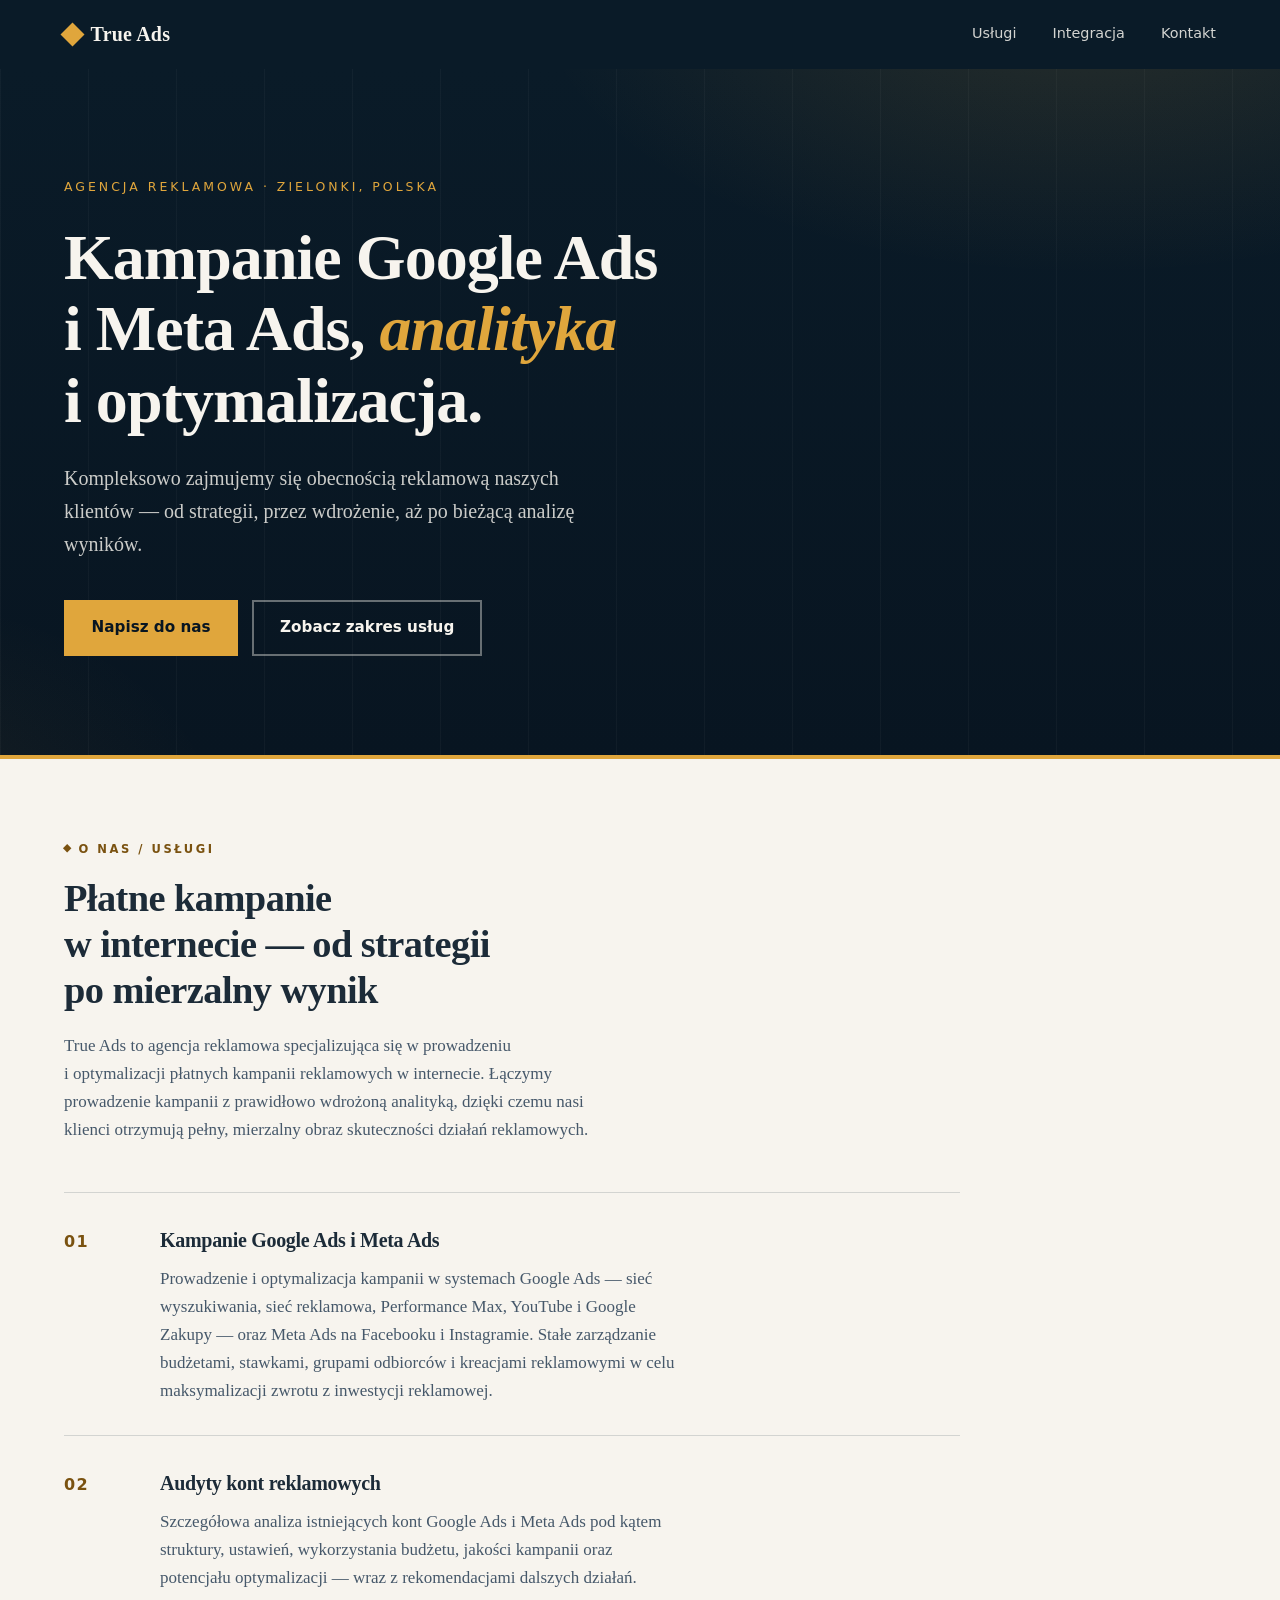
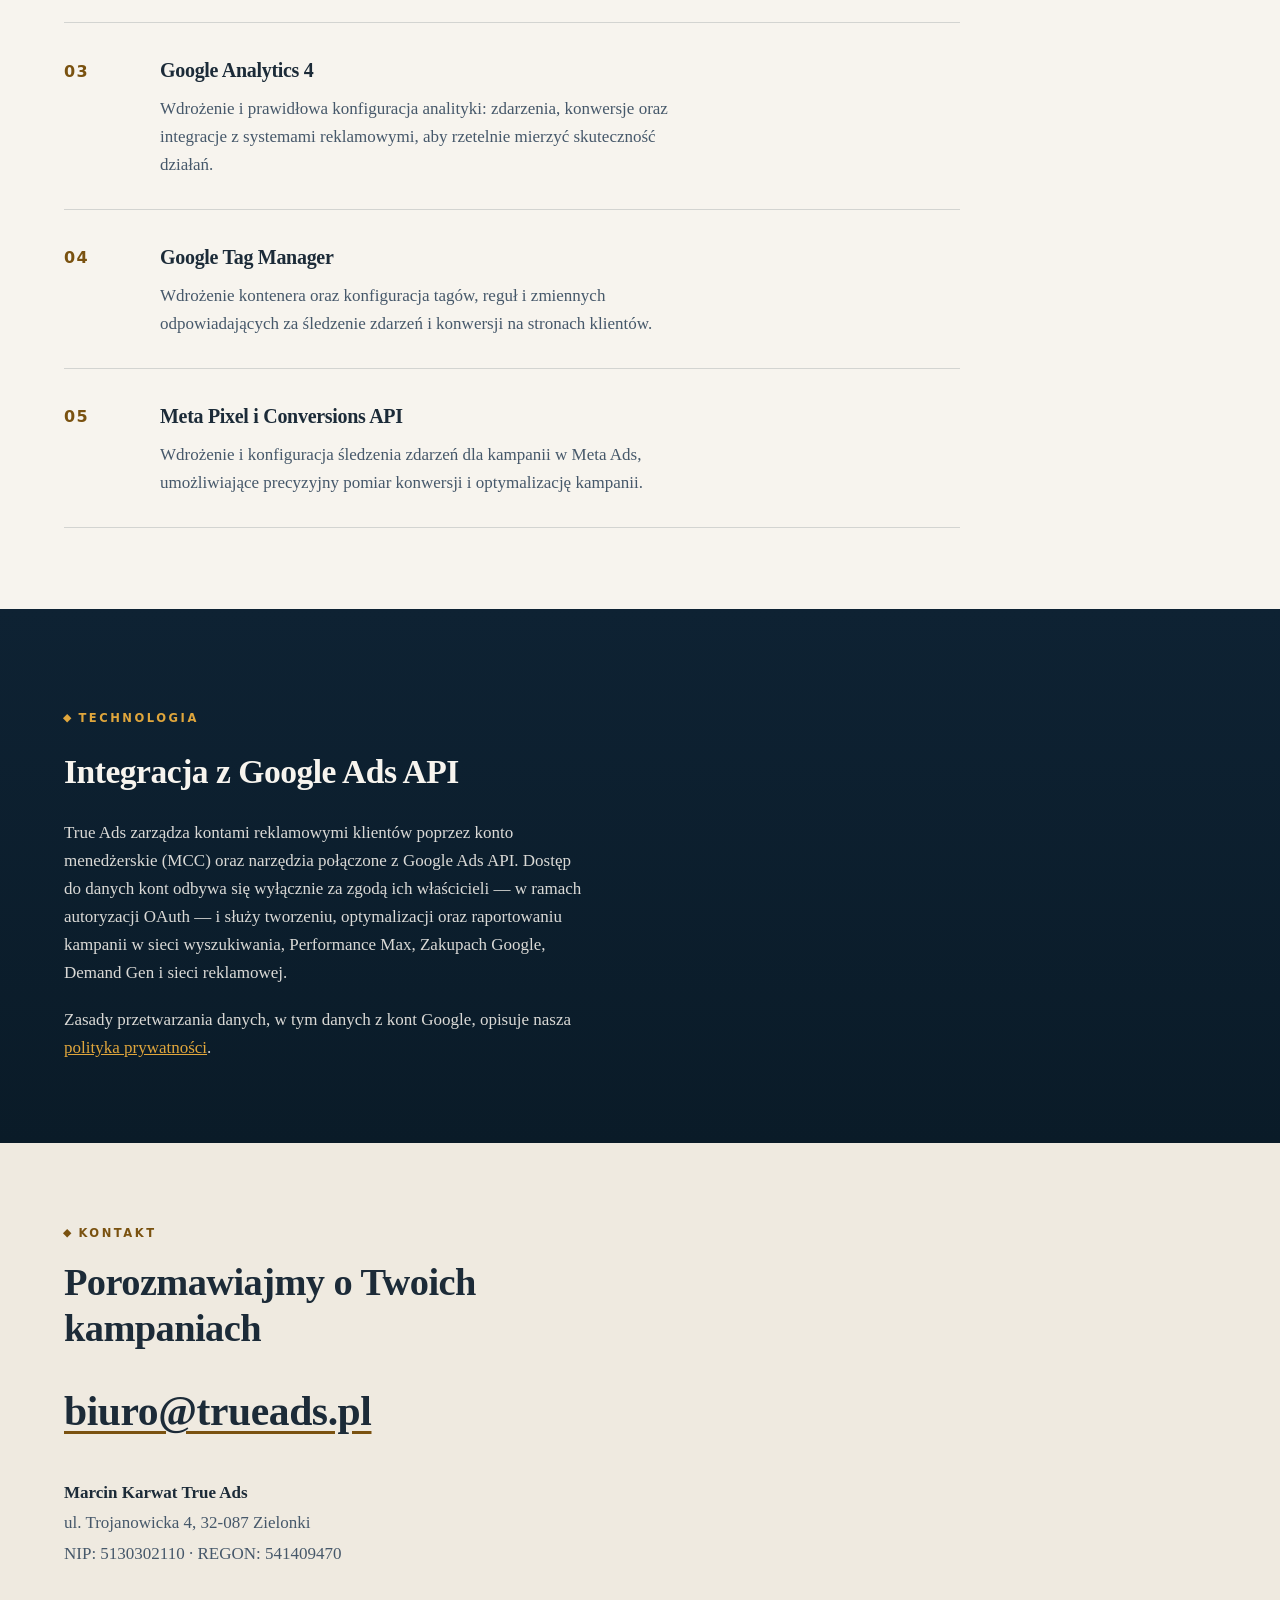
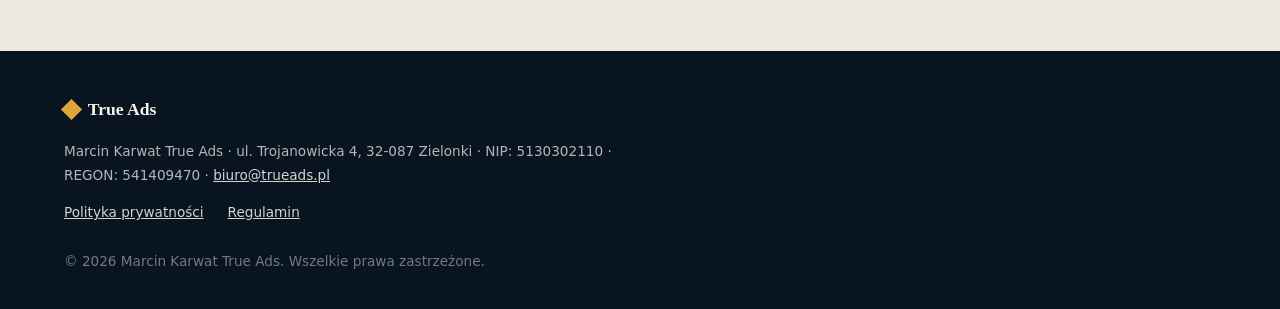
==== index.html @ be0e307a "feat: initial trueads.pl static site Co-Authored-By: Claude Fable 5 <noreply@anthropic.com> Claude-S" ====
<!DOCTYPE html>
<html lang="pl">
<head>
<meta charset="utf-8">
<meta name="viewport" content="width=device-width, initial-scale=1">
<title>True Ads — kampanie Google Ads i Meta Ads, analityka i optymalizacja</title>
<meta name="description" content="True Ads — agencja reklamowa z Zielonek. Prowadzenie i optymalizacja kampanii Google Ads i Meta Ads, audyty kont, konfiguracja GA4, Google Tag Managera oraz Meta Pixel i Conversions API.">
<link rel="canonical" href="https://trueads.pl/">
<link rel="icon" type="image/svg+xml" href="/favicon.svg">
<link rel="stylesheet" href="/style.css">
</head>
<body>
<a class="skip-link" href="#uslugi">Przejdź do treści</a>

<header class="site-head">
  <a class="wordmark" href="/" aria-label="True Ads — strona główna">
    <span class="wordmark-mark" aria-hidden="true"></span>
    <span class="wordmark-text">True&nbsp;Ads</span>
  </a>
  <nav class="site-nav" aria-label="Nawigacja">
    <a href="#uslugi">Usługi</a>
    <a href="#integracja">Integracja</a>
    <a href="#kontakt">Kontakt</a>
  </nav>
</header>

<main>
  <section class="hero">
    <p class="kicker reveal r1">Agencja reklamowa · Zielonki, Polska</p>
    <h1 class="reveal r2">Kampanie Google&nbsp;Ads i&nbsp;Meta&nbsp;Ads, <em>analityka</em> i&nbsp;optymalizacja.</h1>
    <p class="hero-lead reveal r3">Kompleksowo zajmujemy się obecnością reklamową naszych klientów — od&nbsp;strategii, przez wdrożenie, aż&nbsp;po bieżącą analizę wyników.</p>
    <div class="hero-actions reveal r4">
      <a class="btn" href="mailto:biuro@trueads.pl">Napisz do nas</a>
      <a class="btn btn-ghost" href="#uslugi">Zobacz zakres usług</a>
    </div>
  </section>

  <section class="services" id="uslugi">
    <div class="section-head">
      <p class="label">O nas / Usługi</p>
      <h2>Płatne kampanie w&nbsp;internecie — od&nbsp;strategii po&nbsp;mierzalny wynik</h2>
      <p class="section-lead">True Ads to agencja reklamowa specjalizująca się w&nbsp;prowadzeniu i&nbsp;optymalizacji płatnych kampanii reklamowych w&nbsp;internecie. Łączymy prowadzenie kampanii z&nbsp;prawidłowo wdrożoną analityką, dzięki czemu nasi klienci otrzymują pełny, mierzalny obraz skuteczności działań reklamowych.</p>
    </div>

    <ol class="service-list">
      <li>
        <h3>Kampanie Google&nbsp;Ads i&nbsp;Meta&nbsp;Ads</h3>
        <p>Prowadzenie i&nbsp;optymalizacja kampanii w&nbsp;systemach Google&nbsp;Ads — sieć wyszukiwania, sieć reklamowa, Performance&nbsp;Max, YouTube i&nbsp;Google Zakupy — oraz Meta&nbsp;Ads na Facebooku i&nbsp;Instagramie. Stałe zarządzanie budżetami, stawkami, grupami odbiorców i&nbsp;kreacjami reklamowymi w&nbsp;celu maksymalizacji zwrotu z&nbsp;inwestycji reklamowej.</p>
      </li>
      <li>
        <h3>Audyty kont reklamowych</h3>
        <p>Szczegółowa analiza istniejących kont Google&nbsp;Ads i&nbsp;Meta&nbsp;Ads pod kątem struktury, ustawień, wykorzystania budżetu, jakości kampanii oraz potencjału optymalizacji — wraz z&nbsp;rekomendacjami dalszych działań.</p>
      </li>
      <li>
        <h3>Google Analytics&nbsp;4</h3>
        <p>Wdrożenie i&nbsp;prawidłowa konfiguracja analityki: zdarzenia, konwersje oraz integracje z&nbsp;systemami reklamowymi, aby rzetelnie mierzyć skuteczność działań.</p>
      </li>
      <li>
        <h3>Google Tag Manager</h3>
        <p>Wdrożenie kontenera oraz konfiguracja tagów, reguł i&nbsp;zmiennych odpowiadających za śledzenie zdarzeń i&nbsp;konwersji na stronach klientów.</p>
      </li>
      <li>
        <h3>Meta Pixel i&nbsp;Conversions&nbsp;API</h3>
        <p>Wdrożenie i&nbsp;konfiguracja śledzenia zdarzeń dla kampanii w&nbsp;Meta&nbsp;Ads, umożliwiające precyzyjny pomiar konwersji i&nbsp;optymalizację kampanii.</p>
      </li>
    </ol>
  </section>

  <section class="integration" id="integracja">
    <p class="label label-dark">Technologia</p>
    <h2>Integracja z&nbsp;Google Ads&nbsp;API</h2>
    <p>True Ads zarządza kontami reklamowymi klientów poprzez konto menedżerskie (MCC) oraz narzędzia połączone z&nbsp;Google Ads&nbsp;API. Dostęp do danych kont odbywa się wyłącznie za zgodą ich właścicieli — w&nbsp;ramach autoryzacji OAuth — i&nbsp;służy tworzeniu, optymalizacji oraz raportowaniu kampanii w&nbsp;sieci wyszukiwania, Performance&nbsp;Max, Zakupach Google, Demand&nbsp;Gen i&nbsp;sieci reklamowej.</p>
    <p>Zasady przetwarzania danych, w&nbsp;tym danych z&nbsp;kont Google, opisuje nasza <a href="/polityka-prywatnosci">polityka prywatności</a>.</p>
  </section>

  <section class="contact" id="kontakt">
    <p class="label">Kontakt</p>
    <h2>Porozmawiajmy o&nbsp;Twoich kampaniach</h2>
    <a class="contact-mail" href="mailto:biuro@trueads.pl">biuro@trueads.pl</a>
    <address class="contact-data">
      <strong>Marcin Karwat True Ads</strong><br>
      ul. Trojanowicka 4, 32-087 Zielonki<br>
      NIP: 5130302110 · REGON: 541409470
    </address>
  </section>
</main>

<footer class="site-foot">
  <div class="foot-brand">
    <span class="wordmark-mark" aria-hidden="true"></span>
    <span>True&nbsp;Ads</span>
  </div>
  <p class="foot-data">Marcin Karwat True Ads · ul. Trojanowicka 4, 32-087 Zielonki · NIP: 5130302110 · REGON: 541409470 · <a href="mailto:biuro@trueads.pl">biuro@trueads.pl</a></p>
  <nav class="foot-nav" aria-label="Dokumenty prawne">
    <a href="/polityka-prywatnosci">Polityka prywatności</a>
    <a href="/regulamin">Regulamin</a>
  </nav>
  <p class="foot-copy">© 2026 Marcin Karwat True Ads. Wszelkie prawa zastrzeżone.</p>
</footer>
</body>
</html>
---- style.css ----
/* True Ads — trueads.pl
   Editorial-ledger minimal: granat / papier / bursztyn.
   Zero zewnętrznych zasobów (fonty systemowe) — wymóg R9. */

:root {
  --navy-950: #081521;
  --navy-900: #0A1B28;
  --navy-800: #0E2233;
  --ink: #1C2B38;
  --ink-soft: #46586A;
  --paper: #F7F4EE;
  --paper-deep: #EFEAE0;
  --accent: #E0A63C;      /* bursztyn — tylko na ciemnym tle (AA ~7.8:1) */
  --accent-ink: #7A5210;  /* brąz — akcent na papierze (AA ~6.2:1) */
  --line: rgba(28, 43, 56, 0.16);
  --line-dark: rgba(247, 244, 238, 0.18);
  --serif: Charter, Georgia, Cambria, "Times New Roman", serif;
  --sans: "Segoe UI", system-ui, -apple-system, sans-serif;
  --measure: 62ch;
  --pad-x: clamp(1.25rem, 5vw, 4rem);
}

* { box-sizing: border-box; margin: 0; padding: 0; }

html { scroll-behavior: smooth; }

body {
  font-family: var(--serif);
  font-size: 1.0625rem;
  line-height: 1.65;
  color: var(--ink);
  background: var(--paper);
  -webkit-font-smoothing: antialiased;
}

::selection { background: var(--accent); color: var(--navy-950); }

a { color: inherit; }
a:focus-visible,
.btn:focus-visible {
  outline: 3px solid var(--accent-ink);
  outline-offset: 3px;
}

.skip-link {
  position: absolute;
  left: -999px;
  top: 0;
  background: var(--accent);
  color: var(--navy-950);
  padding: 0.6rem 1rem;
  font-family: var(--sans);
  z-index: 10;
}
.skip-link:focus { left: 0; }

/* ---------- Etykiety i nagłówki ---------- */

.label {
  font-family: var(--sans);
  font-size: 0.72rem;
  font-weight: 600;
  letter-spacing: 0.22em;
  text-transform: uppercase;
  color: var(--accent-ink);
  margin-bottom: 1rem;
}
.label::before {
  content: "";
  display: inline-block;
  width: 0.55em;
  height: 0.55em;
  background: currentColor;
  margin-right: 0.7em;
  transform: translateY(-0.05em) rotate(45deg);
}
.label-dark { color: var(--accent); }

h1, h2, h3 { font-weight: 700; letter-spacing: -0.015em; }

/* ---------- Nagłówek strony ---------- */

.site-head {
  display: flex;
  align-items: center;
  justify-content: space-between;
  gap: 1rem;
  padding: 1.1rem var(--pad-x);
  background: var(--navy-900);
  color: var(--paper);
}

.wordmark {
  display: inline-flex;
  align-items: center;
  gap: 0.6rem;
  text-decoration: none;
  font-size: 1.25rem;
  font-weight: 700;
  letter-spacing: 0.01em;
}
.wordmark-mark {
  width: 0.85em;
  height: 0.85em;
  background: var(--accent);
  transform: rotate(45deg);
  flex: none;
}

.site-nav {
  display: flex;
  gap: clamp(1rem, 3vw, 2.25rem);
  font-family: var(--sans);
  font-size: 0.9rem;
}
.site-nav a {
  text-decoration: none;
  color: rgba(247, 244, 238, 0.85);
  padding: 0.25rem 0;
  border-bottom: 2px solid transparent;
}
.site-nav a:hover { color: var(--accent); border-bottom-color: var(--accent); }

/* ---------- Hero ---------- */

.hero {
  background:
    radial-gradient(58rem 30rem at 85% -12%, rgba(224, 166, 60, 0.14), transparent 60%),
    radial-gradient(40rem 26rem at -10% 110%, rgba(224, 166, 60, 0.07), transparent 55%),
    repeating-linear-gradient(90deg, rgba(247, 244, 238, 0.035) 0 1px, transparent 1px 5.5rem),
    linear-gradient(180deg, var(--navy-900), var(--navy-950));
  color: var(--paper);
  padding: clamp(4.5rem, 12vh, 8.5rem) var(--pad-x) clamp(4rem, 11vh, 7.5rem);
  border-bottom: 4px solid var(--accent);
}

.kicker {
  font-family: var(--sans);
  font-size: 0.78rem;
  letter-spacing: 0.24em;
  text-transform: uppercase;
  color: var(--accent);
  margin-bottom: 1.5rem;
}

.hero h1 {
  font-size: clamp(2.1rem, 5.4vw, 4rem);
  line-height: 1.12;
  max-width: 21ch;
}
.hero h1 em {
  font-style: italic;
  color: var(--accent);
}

.hero-lead {
  margin-top: 1.6rem;
  max-width: 52ch;
  font-size: clamp(1.05rem, 1.9vw, 1.25rem);
  color: rgba(247, 244, 238, 0.82);
}

.hero-actions {
  margin-top: 2.4rem;
  display: flex;
  flex-wrap: wrap;
  gap: 0.9rem;
}

.btn {
  display: inline-block;
  font-family: var(--sans);
  font-size: 0.95rem;
  font-weight: 600;
  text-decoration: none;
  padding: 0.85rem 1.6rem;
  background: var(--accent);
  color: var(--navy-950);
  border: 2px solid var(--accent);
  transition: transform 0.15s ease, background 0.15s ease, color 0.15s ease;
}
.btn:hover { transform: translateY(-2px); }
.btn-ghost {
  background: transparent;
  color: var(--paper);
  border-color: rgba(247, 244, 238, 0.4);
}
.btn-ghost:hover { border-color: var(--accent); color: var(--accent); }

/* Wejście hero — wyłącznie transform, nigdy opacity: treść musi być widoczna
   od pierwszej klatki (zrzuty botów/recenzentów łapią t=0) */
.reveal { animation: rise 0.55s cubic-bezier(0.2, 0.7, 0.2, 1) both; }
.r1 { animation-delay: 0.03s; }
.r2 { animation-delay: 0.09s; }
.r3 { animation-delay: 0.16s; }
.r4 { animation-delay: 0.24s; }
@keyframes rise {
  from { transform: translateY(1.1rem); }
  to   { transform: none; }
}
@media (prefers-reduced-motion: reduce) {
  html { scroll-behavior: auto; }
  .reveal { animation: none; }
  .btn:hover { transform: none; }
}

/* ---------- Usługi ---------- */

.services { padding: clamp(3.5rem, 9vh, 6.5rem) var(--pad-x); }

.section-head { max-width: var(--measure); }
.section-head h2,
.contact h2 {
  font-size: clamp(1.6rem, 3.4vw, 2.4rem);
  line-height: 1.2;
  max-width: 24ch;
}
.section-lead { margin-top: 1.2rem; color: var(--ink-soft); }

.service-list {
  list-style: none;
  counter-reset: srv;
  margin-top: 3rem;
  border-top: 1px solid var(--line);
  max-width: 56rem;
}
.service-list li {
  counter-increment: srv;
  display: grid;
  grid-template-columns: 4.5rem 1fr;
  gap: 0 1.5rem;
  padding: 1.9rem 0;
  border-bottom: 1px solid var(--line);
}
.service-list li::before {
  content: "0" counter(srv);
  grid-row: 1 / span 2;
  font-family: var(--sans);
  font-size: 1rem;
  font-weight: 700;
  letter-spacing: 0.08em;
  color: var(--accent-ink);
  padding-top: 0.3rem;
}
.service-list h3 { font-size: 1.25rem; }
.service-list p {
  grid-column: 2;
  margin-top: 0.5rem;
  color: var(--ink-soft);
  max-width: var(--measure);
}

/* ---------- Integracja ---------- */

.integration {
  background: linear-gradient(180deg, var(--navy-800), var(--navy-900));
  color: rgba(247, 244, 238, 0.88);
  padding: clamp(3.5rem, 9vh, 6rem) var(--pad-x);
}
.integration h2 {
  color: var(--paper);
  font-size: clamp(1.5rem, 3vw, 2.1rem);
  max-width: 24ch;
}
.integration p {
  margin-top: 1.2rem;
  max-width: var(--measure);
}
.integration a { color: var(--accent); }

/* ---------- Kontakt ---------- */

.contact {
  padding: clamp(3.5rem, 9vh, 6.5rem) var(--pad-x);
  background: var(--paper-deep);
}
.contact-mail {
  display: inline-block;
  margin-top: 1.6rem;
  font-size: clamp(1.4rem, 4.2vw, 2.6rem);
  font-weight: 700;
  letter-spacing: -0.01em;
  color: var(--ink);
  text-decoration-color: var(--accent-ink);
  text-decoration-thickness: 3px;
  text-underline-offset: 6px;
  overflow-wrap: anywhere;
}
.contact-mail:hover { color: var(--accent-ink); }
.contact-data {
  margin-top: 2rem;
  font-style: normal;
  color: var(--ink-soft);
  line-height: 1.8;
}
.contact-data strong { color: var(--ink); }

/* ---------- Stopka ---------- */

.site-foot {
  background: var(--navy-950);
  color: rgba(247, 244, 238, 0.72);
  padding: 2.75rem var(--pad-x) 2.25rem;
  font-family: var(--sans);
  font-size: 0.85rem;
  line-height: 1.7;
}
.foot-brand {
  display: inline-flex;
  align-items: center;
  gap: 0.55rem;
  font-family: var(--serif);
  font-size: 1.1rem;
  font-weight: 700;
  color: var(--paper);
}
.foot-data { margin-top: 1rem; max-width: 70ch; }
.site-foot a { color: rgba(247, 244, 238, 0.85); }
.site-foot a:hover { color: var(--accent); }
.foot-nav { margin-top: 0.9rem; display: flex; flex-wrap: wrap; gap: 1.5rem; }
.foot-copy { margin-top: 1.6rem; color: rgba(247, 244, 238, 0.45); }

/* ---------- Podstrony prawne / 404 ---------- */

.article {
  max-width: 46rem;
  padding: clamp(2.75rem, 7vh, 4.5rem) var(--pad-x) clamp(3.5rem, 9vh, 5.5rem);
  margin: 0 auto;
}
.article h1 {
  font-size: clamp(1.8rem, 4vw, 2.6rem);
  line-height: 1.15;
  margin-bottom: 0.5rem;
}
.article .doc-meta {
  font-family: var(--sans);
  font-size: 0.85rem;
  color: var(--ink-soft);
  margin-bottom: 2.25rem;
}
.article h2 {
  font-size: 1.3rem;
  margin: 2.4rem 0 0.8rem;
  padding-top: 1.6rem;
  border-top: 1px solid var(--line);
}
.article p, .article li { color: var(--ink); margin-bottom: 0.8rem; }
.article ul, .article ol { padding-left: 1.4rem; margin-bottom: 0.8rem; }
.article a { color: var(--accent-ink); }
.article .backlink {
  font-family: var(--sans);
  font-size: 0.9rem;
  display: inline-block;
  margin-top: 2.5rem;
}

.error-page {
  min-height: 55vh;
  display: grid;
  place-content: center;
  text-align: center;
  padding: 3rem var(--pad-x);
}
.error-page .code {
  font-size: clamp(4rem, 14vw, 8rem);
  font-weight: 700;
  color: var(--accent-ink);
  line-height: 1;
}

/* ---------- Responsywność / druk ---------- */

@media (max-width: 640px) {
  .site-head { flex-direction: column; align-items: flex-start; gap: 0.75rem; }
  .service-list li { grid-template-columns: 1fr; }
  .service-list li::before { grid-row: auto; padding-top: 0; margin-bottom: 0.35rem; }
  .service-list p { grid-column: 1; }
}

@media print {
  .site-head, .site-foot, .skip-link { display: none; }
  body { background: #fff; color: #000; }
  .article { max-width: none; padding: 0; }
  .article a { color: #000; text-decoration: none; }
}
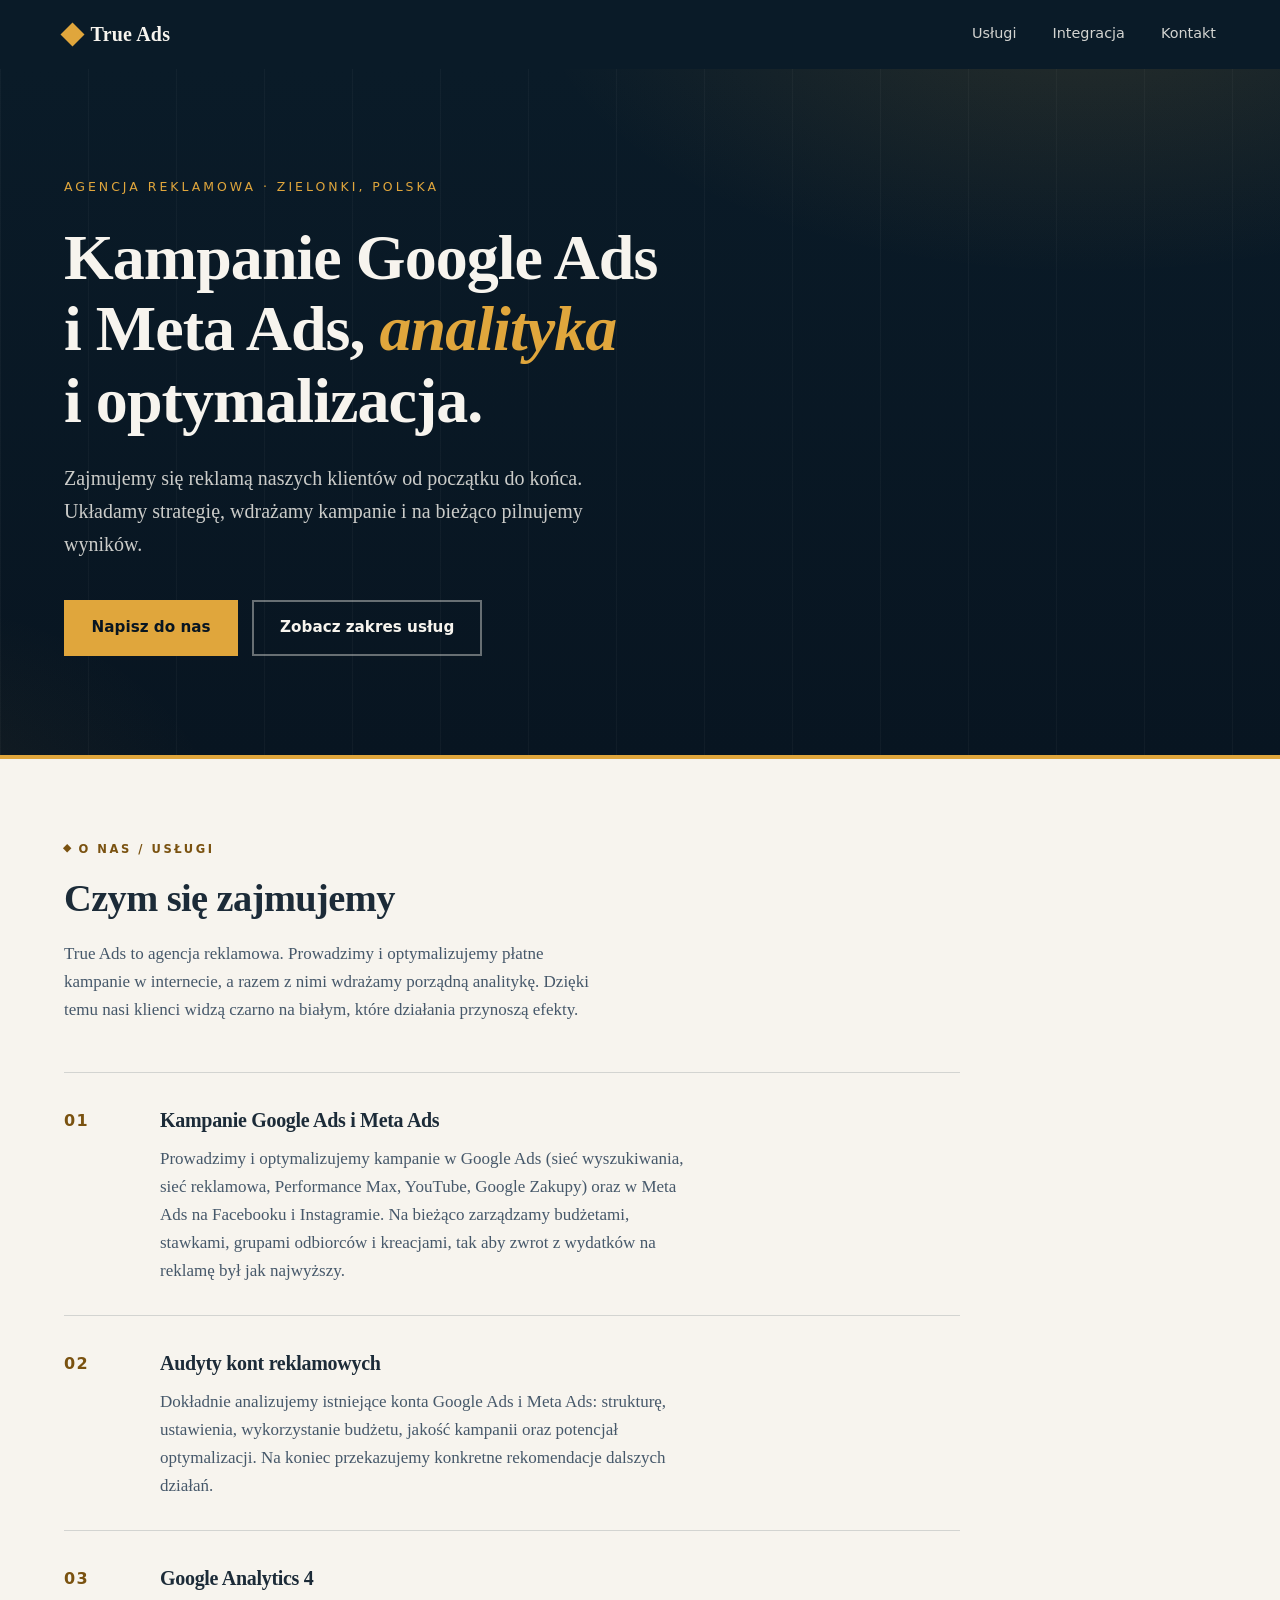
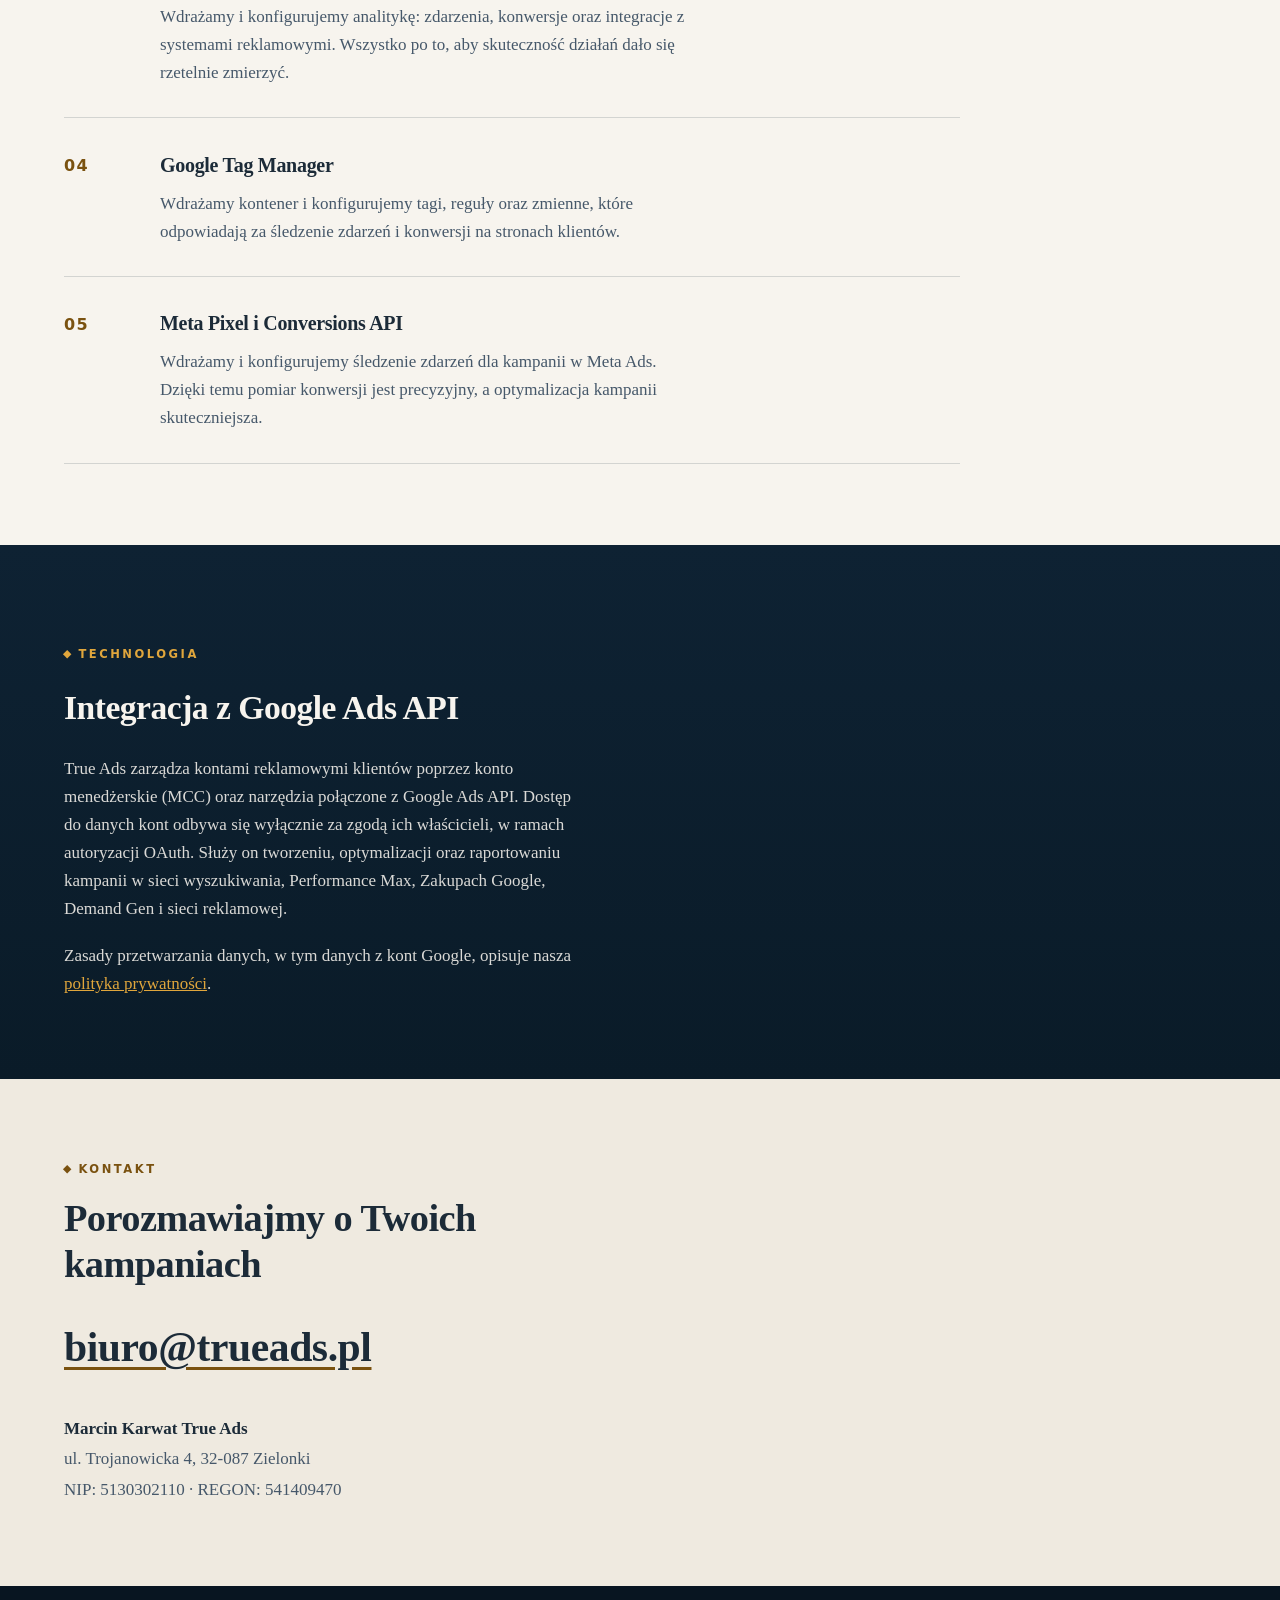
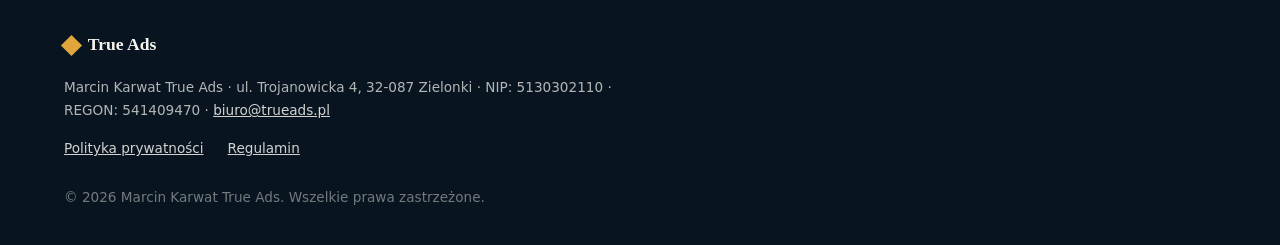
==== commit 6ef9c724: "copy: humanize texts, remove dashes" ====
--- a/index.html
+++ b/index.html
@@ -3,8 +3,8 @@
 <head>
 <meta charset="utf-8">
 <meta name="viewport" content="width=device-width, initial-scale=1">
-<title>True Ads — kampanie Google Ads i Meta Ads, analityka i optymalizacja</title>
-<meta name="description" content="True Ads — agencja reklamowa z Zielonek. Prowadzenie i optymalizacja kampanii Google Ads i Meta Ads, audyty kont, konfiguracja GA4, Google Tag Managera oraz Meta Pixel i Conversions API.">
+<title>True Ads | kampanie Google Ads i Meta Ads, analityka i optymalizacja</title>
+<meta name="description" content="True Ads to agencja reklamowa z Zielonek. Prowadzimy kampanie Google Ads i Meta Ads, robimy audyty kont reklamowych i konfigurujemy GA4, Google Tag Managera oraz Meta Pixel z Conversions API.">
 <link rel="canonical" href="https://trueads.pl/">
 <link rel="icon" type="image/svg+xml" href="/favicon.svg">
 <link rel="stylesheet" href="/style.css">
@@ -13,7 +13,7 @@
 <a class="skip-link" href="#uslugi">Przejdź do treści</a>
 
 <header class="site-head">
-  <a class="wordmark" href="/" aria-label="True Ads — strona główna">
+  <a class="wordmark" href="/" aria-label="True Ads, strona główna">
     <span class="wordmark-mark" aria-hidden="true"></span>
     <span class="wordmark-text">True&nbsp;Ads</span>
   </a>
@@ -28,7 +28,7 @@
   <section class="hero">
     <p class="kicker reveal r1">Agencja reklamowa · Zielonki, Polska</p>
     <h1 class="reveal r2">Kampanie Google&nbsp;Ads i&nbsp;Meta&nbsp;Ads, <em>analityka</em> i&nbsp;optymalizacja.</h1>
-    <p class="hero-lead reveal r3">Kompleksowo zajmujemy się obecnością reklamową naszych klientów — od&nbsp;strategii, przez wdrożenie, aż&nbsp;po bieżącą analizę wyników.</p>
+    <p class="hero-lead reveal r3">Zajmujemy się reklamą naszych klientów od początku do końca. Układamy strategię, wdrażamy kampanie i na bieżąco pilnujemy wyników.</p>
     <div class="hero-actions reveal r4">
       <a class="btn" href="mailto:biuro@trueads.pl">Napisz do nas</a>
       <a class="btn btn-ghost" href="#uslugi">Zobacz zakres usług</a>
@@ -38,30 +38,30 @@
   <section class="services" id="uslugi">
     <div class="section-head">
       <p class="label">O nas / Usługi</p>
-      <h2>Płatne kampanie w&nbsp;internecie — od&nbsp;strategii po&nbsp;mierzalny wynik</h2>
-      <p class="section-lead">True Ads to agencja reklamowa specjalizująca się w&nbsp;prowadzeniu i&nbsp;optymalizacji płatnych kampanii reklamowych w&nbsp;internecie. Łączymy prowadzenie kampanii z&nbsp;prawidłowo wdrożoną analityką, dzięki czemu nasi klienci otrzymują pełny, mierzalny obraz skuteczności działań reklamowych.</p>
+      <h2>Czym się zajmujemy</h2>
+      <p class="section-lead">True Ads to agencja reklamowa. Prowadzimy i optymalizujemy płatne kampanie w internecie, a razem z nimi wdrażamy porządną analitykę. Dzięki temu nasi klienci widzą czarno na białym, które działania przynoszą efekty.</p>
     </div>
 
     <ol class="service-list">
       <li>
         <h3>Kampanie Google&nbsp;Ads i&nbsp;Meta&nbsp;Ads</h3>
-        <p>Prowadzenie i&nbsp;optymalizacja kampanii w&nbsp;systemach Google&nbsp;Ads — sieć wyszukiwania, sieć reklamowa, Performance&nbsp;Max, YouTube i&nbsp;Google Zakupy — oraz Meta&nbsp;Ads na Facebooku i&nbsp;Instagramie. Stałe zarządzanie budżetami, stawkami, grupami odbiorców i&nbsp;kreacjami reklamowymi w&nbsp;celu maksymalizacji zwrotu z&nbsp;inwestycji reklamowej.</p>
+        <p>Prowadzimy i optymalizujemy kampanie w Google Ads (sieć wyszukiwania, sieć reklamowa, Performance Max, YouTube, Google Zakupy) oraz w Meta Ads na Facebooku i Instagramie. Na bieżąco zarządzamy budżetami, stawkami, grupami odbiorców i kreacjami, tak aby zwrot z wydatków na reklamę był jak najwyższy.</p>
       </li>
       <li>
         <h3>Audyty kont reklamowych</h3>
-        <p>Szczegółowa analiza istniejących kont Google&nbsp;Ads i&nbsp;Meta&nbsp;Ads pod kątem struktury, ustawień, wykorzystania budżetu, jakości kampanii oraz potencjału optymalizacji — wraz z&nbsp;rekomendacjami dalszych działań.</p>
+        <p>Dokładnie analizujemy istniejące konta Google Ads i Meta Ads: strukturę, ustawienia, wykorzystanie budżetu, jakość kampanii oraz potencjał optymalizacji. Na koniec przekazujemy konkretne rekomendacje dalszych działań.</p>
       </li>
       <li>
         <h3>Google Analytics&nbsp;4</h3>
-        <p>Wdrożenie i&nbsp;prawidłowa konfiguracja analityki: zdarzenia, konwersje oraz integracje z&nbsp;systemami reklamowymi, aby rzetelnie mierzyć skuteczność działań.</p>
+        <p>Wdrażamy i konfigurujemy analitykę: zdarzenia, konwersje oraz integracje z systemami reklamowymi. Wszystko po to, aby skuteczność działań dało się rzetelnie zmierzyć.</p>
       </li>
       <li>
         <h3>Google Tag Manager</h3>
-        <p>Wdrożenie kontenera oraz konfiguracja tagów, reguł i&nbsp;zmiennych odpowiadających za śledzenie zdarzeń i&nbsp;konwersji na stronach klientów.</p>
+        <p>Wdrażamy kontener i konfigurujemy tagi, reguły oraz zmienne, które odpowiadają za śledzenie zdarzeń i konwersji na stronach klientów.</p>
       </li>
       <li>
         <h3>Meta Pixel i&nbsp;Conversions&nbsp;API</h3>
-        <p>Wdrożenie i&nbsp;konfiguracja śledzenia zdarzeń dla kampanii w&nbsp;Meta&nbsp;Ads, umożliwiające precyzyjny pomiar konwersji i&nbsp;optymalizację kampanii.</p>
+        <p>Wdrażamy i konfigurujemy śledzenie zdarzeń dla kampanii w Meta Ads. Dzięki temu pomiar konwersji jest precyzyjny, a optymalizacja kampanii skuteczniejsza.</p>
       </li>
     </ol>
   </section>
@@ -69,7 +69,7 @@
   <section class="integration" id="integracja">
     <p class="label label-dark">Technologia</p>
     <h2>Integracja z&nbsp;Google Ads&nbsp;API</h2>
-    <p>True Ads zarządza kontami reklamowymi klientów poprzez konto menedżerskie (MCC) oraz narzędzia połączone z&nbsp;Google Ads&nbsp;API. Dostęp do danych kont odbywa się wyłącznie za zgodą ich właścicieli — w&nbsp;ramach autoryzacji OAuth — i&nbsp;służy tworzeniu, optymalizacji oraz raportowaniu kampanii w&nbsp;sieci wyszukiwania, Performance&nbsp;Max, Zakupach Google, Demand&nbsp;Gen i&nbsp;sieci reklamowej.</p>
+    <p>True Ads zarządza kontami reklamowymi klientów poprzez konto menedżerskie (MCC) oraz narzędzia połączone z Google Ads API. Dostęp do danych kont odbywa się wyłącznie za zgodą ich właścicieli, w ramach autoryzacji OAuth. Służy on tworzeniu, optymalizacji oraz raportowaniu kampanii w sieci wyszukiwania, Performance Max, Zakupach Google, Demand Gen i sieci reklamowej.</p>
     <p>Zasady przetwarzania danych, w&nbsp;tym danych z&nbsp;kont Google, opisuje nasza <a href="/polityka-prywatnosci">polityka prywatności</a>.</p>
   </section>
 
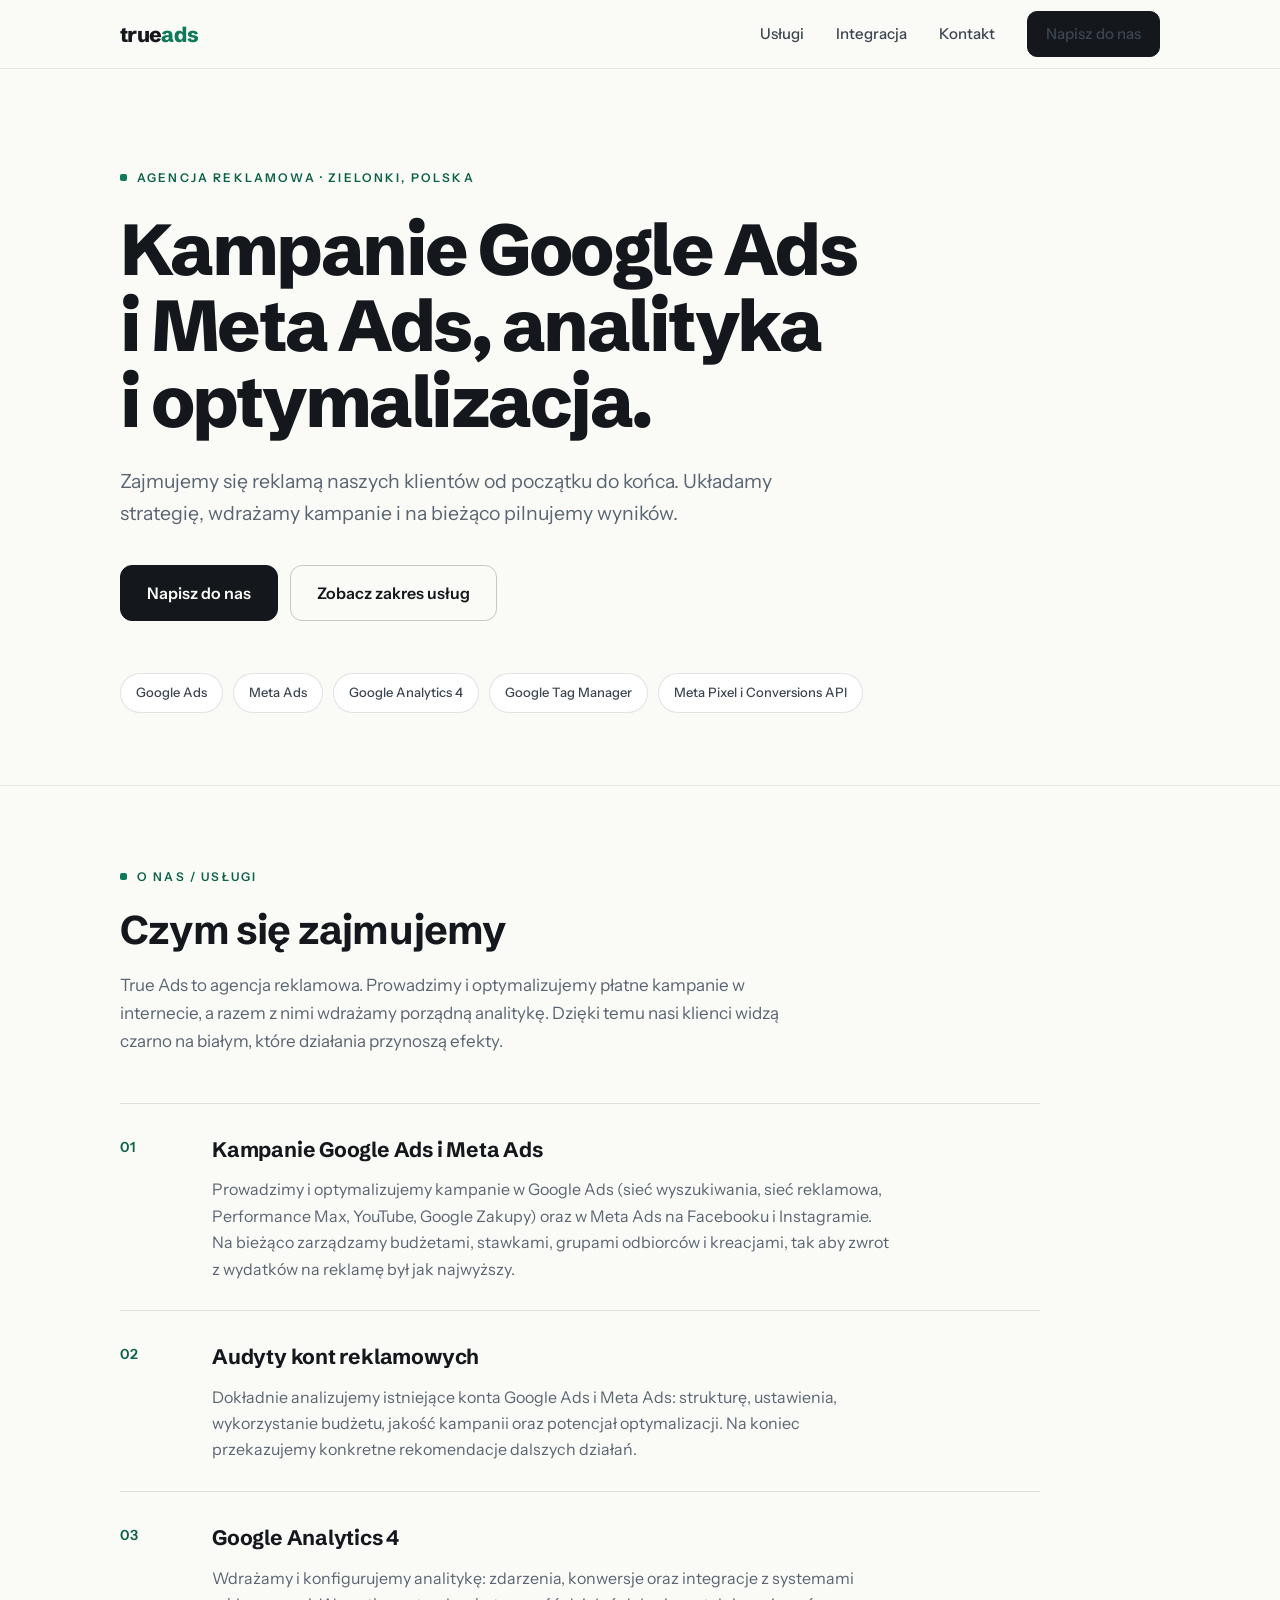
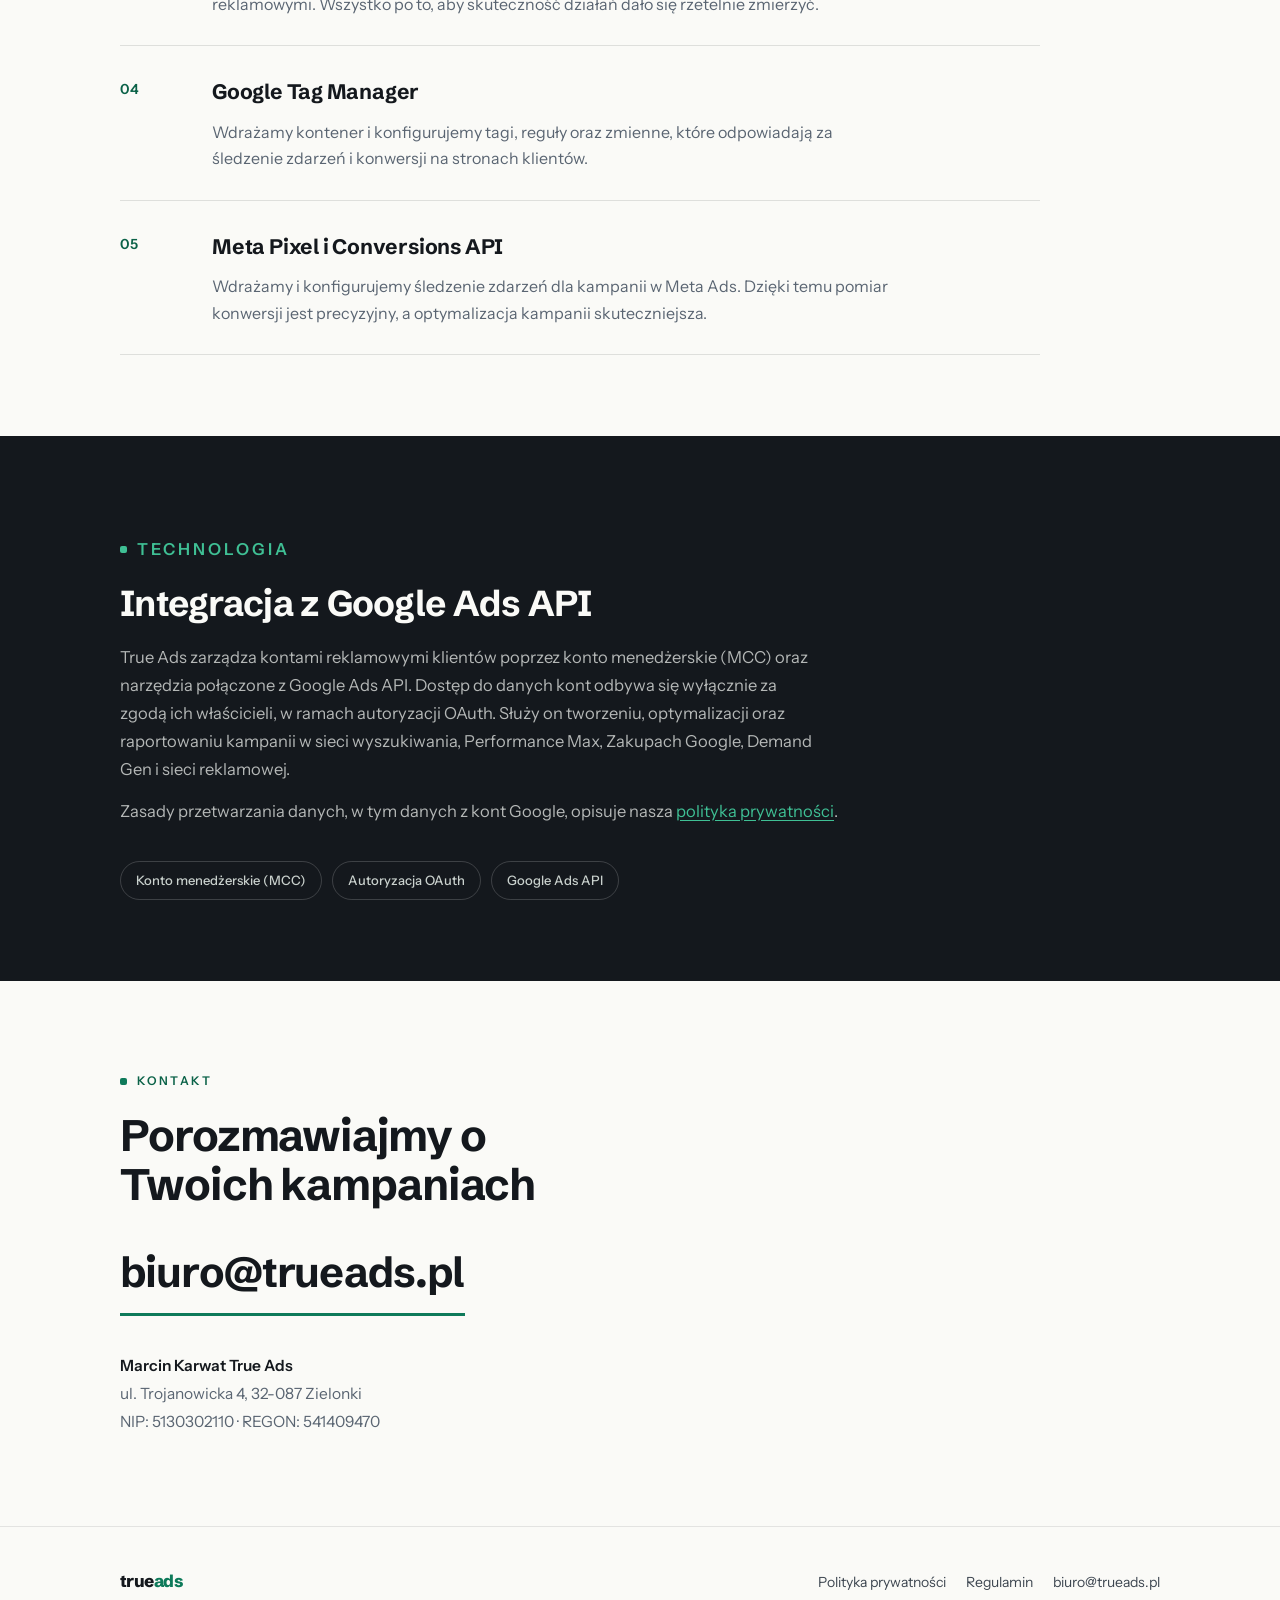
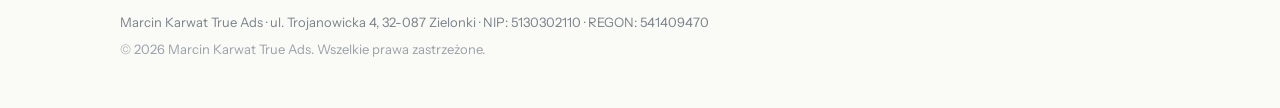
==== commit e489264a: "feat: TrueAds redesign (self-hosted fonts, green palette)" ====
--- a/index.html
+++ b/index.html
@@ -7,95 +7,116 @@
 <meta name="description" content="True Ads to agencja reklamowa z Zielonek. Prowadzimy kampanie Google Ads i Meta Ads, robimy audyty kont reklamowych i konfigurujemy GA4, Google Tag Managera oraz Meta Pixel z Conversions API.">
 <link rel="canonical" href="https://trueads.pl/">
 <link rel="icon" type="image/svg+xml" href="/favicon.svg">
+<link rel="stylesheet" href="/fonts.css">
 <link rel="stylesheet" href="/style.css">
 </head>
 <body>
 <a class="skip-link" href="#uslugi">Przejdź do treści</a>
 
 <header class="site-head">
-  <a class="wordmark" href="/" aria-label="True Ads, strona główna">
-    <span class="wordmark-mark" aria-hidden="true"></span>
-    <span class="wordmark-text">True&nbsp;Ads</span>
-  </a>
-  <nav class="site-nav" aria-label="Nawigacja">
-    <a href="#uslugi">Usługi</a>
-    <a href="#integracja">Integracja</a>
-    <a href="#kontakt">Kontakt</a>
-  </nav>
+  <div class="container">
+    <a class="logo" href="/" aria-label="True Ads, strona główna"><span>true</span><span class="logo-accent">ads</span></a>
+    <nav class="site-nav" aria-label="Nawigacja">
+      <a href="#uslugi">Usługi</a>
+      <a href="#integracja">Integracja</a>
+      <a href="#kontakt">Kontakt</a>
+      <a class="btn btn-small" href="mailto:biuro@trueads.pl">Napisz do nas</a>
+    </nav>
+  </div>
 </header>
 
 <main>
   <section class="hero">
-    <p class="kicker reveal r1">Agencja reklamowa · Zielonki, Polska</p>
-    <h1 class="reveal r2">Kampanie Google&nbsp;Ads i&nbsp;Meta&nbsp;Ads, <em>analityka</em> i&nbsp;optymalizacja.</h1>
-    <p class="hero-lead reveal r3">Zajmujemy się reklamą naszych klientów od początku do końca. Układamy strategię, wdrażamy kampanie i na bieżąco pilnujemy wyników.</p>
-    <div class="hero-actions reveal r4">
-      <a class="btn" href="mailto:biuro@trueads.pl">Napisz do nas</a>
-      <a class="btn btn-ghost" href="#uslugi">Zobacz zakres usług</a>
+    <div class="container">
+      <p class="kicker">Agencja reklamowa · Zielonki, Polska</p>
+      <h1>Kampanie Google Ads i Meta Ads, analityka i optymalizacja.</h1>
+      <p class="hero-lead">Zajmujemy się reklamą naszych klientów od początku do końca. Układamy strategię, wdrażamy kampanie i na bieżąco pilnujemy wyników.</p>
+      <div class="hero-actions">
+        <a class="btn" href="mailto:biuro@trueads.pl">Napisz do nas</a>
+        <a class="btn btn-outline" href="#uslugi">Zobacz zakres usług</a>
+      </div>
+      <div class="chip-row">
+        <span class="chip">Google Ads</span>
+        <span class="chip">Meta Ads</span>
+        <span class="chip">Google Analytics 4</span>
+        <span class="chip">Google Tag Manager</span>
+        <span class="chip">Meta Pixel i Conversions API</span>
+      </div>
     </div>
   </section>
 
   <section class="services" id="uslugi">
-    <div class="section-head">
-      <p class="label">O nas / Usługi</p>
+    <div class="container">
+      <p class="kicker">O nas / Usługi</p>
       <h2>Czym się zajmujemy</h2>
       <p class="section-lead">True Ads to agencja reklamowa. Prowadzimy i optymalizujemy płatne kampanie w internecie, a razem z nimi wdrażamy porządną analitykę. Dzięki temu nasi klienci widzą czarno na białym, które działania przynoszą efekty.</p>
+
+      <ol class="service-list">
+        <li>
+          <h3>Kampanie Google Ads i Meta Ads</h3>
+          <p>Prowadzimy i optymalizujemy kampanie w Google Ads (sieć wyszukiwania, sieć reklamowa, Performance Max, YouTube, Google Zakupy) oraz w Meta Ads na Facebooku i Instagramie. Na bieżąco zarządzamy budżetami, stawkami, grupami odbiorców i kreacjami, tak aby zwrot z wydatków na reklamę był jak najwyższy.</p>
+        </li>
+        <li>
+          <h3>Audyty kont reklamowych</h3>
+          <p>Dokładnie analizujemy istniejące konta Google Ads i Meta Ads: strukturę, ustawienia, wykorzystanie budżetu, jakość kampanii oraz potencjał optymalizacji. Na koniec przekazujemy konkretne rekomendacje dalszych działań.</p>
+        </li>
+        <li>
+          <h3>Google Analytics 4</h3>
+          <p>Wdrażamy i konfigurujemy analitykę: zdarzenia, konwersje oraz integracje z systemami reklamowymi. Wszystko po to, aby skuteczność działań dało się rzetelnie zmierzyć.</p>
+        </li>
+        <li>
+          <h3>Google Tag Manager</h3>
+          <p>Wdrażamy kontener i konfigurujemy tagi, reguły oraz zmienne, które odpowiadają za śledzenie zdarzeń i konwersji na stronach klientów.</p>
+        </li>
+        <li>
+          <h3>Meta Pixel i Conversions API</h3>
+          <p>Wdrażamy i konfigurujemy śledzenie zdarzeń dla kampanii w Meta Ads. Dzięki temu pomiar konwersji jest precyzyjny, a optymalizacja kampanii skuteczniejsza.</p>
+        </li>
+      </ol>
     </div>
-
-    <ol class="service-list">
-      <li>
-        <h3>Kampanie Google&nbsp;Ads i&nbsp;Meta&nbsp;Ads</h3>
-        <p>Prowadzimy i optymalizujemy kampanie w Google Ads (sieć wyszukiwania, sieć reklamowa, Performance Max, YouTube, Google Zakupy) oraz w Meta Ads na Facebooku i Instagramie. Na bieżąco zarządzamy budżetami, stawkami, grupami odbiorców i kreacjami, tak aby zwrot z wydatków na reklamę był jak najwyższy.</p>
-      </li>
-      <li>
-        <h3>Audyty kont reklamowych</h3>
-        <p>Dokładnie analizujemy istniejące konta Google Ads i Meta Ads: strukturę, ustawienia, wykorzystanie budżetu, jakość kampanii oraz potencjał optymalizacji. Na koniec przekazujemy konkretne rekomendacje dalszych działań.</p>
-      </li>
-      <li>
-        <h3>Google Analytics&nbsp;4</h3>
-        <p>Wdrażamy i konfigurujemy analitykę: zdarzenia, konwersje oraz integracje z systemami reklamowymi. Wszystko po to, aby skuteczność działań dało się rzetelnie zmierzyć.</p>
-      </li>
-      <li>
-        <h3>Google Tag Manager</h3>
-        <p>Wdrażamy kontener i konfigurujemy tagi, reguły oraz zmienne, które odpowiadają za śledzenie zdarzeń i konwersji na stronach klientów.</p>
-      </li>
-      <li>
-        <h3>Meta Pixel i&nbsp;Conversions&nbsp;API</h3>
-        <p>Wdrażamy i konfigurujemy śledzenie zdarzeń dla kampanii w Meta Ads. Dzięki temu pomiar konwersji jest precyzyjny, a optymalizacja kampanii skuteczniejsza.</p>
-      </li>
-    </ol>
   </section>
 
   <section class="integration" id="integracja">
-    <p class="label label-dark">Technologia</p>
-    <h2>Integracja z&nbsp;Google Ads&nbsp;API</h2>
-    <p>True Ads zarządza kontami reklamowymi klientów poprzez konto menedżerskie (MCC) oraz narzędzia połączone z Google Ads API. Dostęp do danych kont odbywa się wyłącznie za zgodą ich właścicieli, w ramach autoryzacji OAuth. Służy on tworzeniu, optymalizacji oraz raportowaniu kampanii w sieci wyszukiwania, Performance Max, Zakupach Google, Demand Gen i sieci reklamowej.</p>
-    <p>Zasady przetwarzania danych, w&nbsp;tym danych z&nbsp;kont Google, opisuje nasza <a href="/polityka-prywatnosci">polityka prywatności</a>.</p>
+    <div class="container">
+      <p class="kicker kicker-dark">Technologia</p>
+      <h2>Integracja z Google Ads API</h2>
+      <p>True Ads zarządza kontami reklamowymi klientów poprzez konto menedżerskie (MCC) oraz narzędzia połączone z Google Ads API. Dostęp do danych kont odbywa się wyłącznie za zgodą ich właścicieli, w ramach autoryzacji OAuth. Służy on tworzeniu, optymalizacji oraz raportowaniu kampanii w sieci wyszukiwania, Performance Max, Zakupach Google, Demand Gen i sieci reklamowej.</p>
+      <p>Zasady przetwarzania danych, w tym danych z kont Google, opisuje nasza <a href="/polityka-prywatnosci">polityka prywatności</a>.</p>
+      <div class="chip-row">
+        <span class="chip chip-dark">Konto menedżerskie (MCC)</span>
+        <span class="chip chip-dark">Autoryzacja OAuth</span>
+        <span class="chip chip-dark">Google Ads API</span>
+      </div>
+    </div>
   </section>
 
   <section class="contact" id="kontakt">
-    <p class="label">Kontakt</p>
-    <h2>Porozmawiajmy o&nbsp;Twoich kampaniach</h2>
-    <a class="contact-mail" href="mailto:biuro@trueads.pl">biuro@trueads.pl</a>
-    <address class="contact-data">
-      <strong>Marcin Karwat True Ads</strong><br>
-      ul. Trojanowicka 4, 32-087 Zielonki<br>
-      NIP: 5130302110 · REGON: 541409470
-    </address>
+    <div class="container">
+      <p class="kicker">Kontakt</p>
+      <h2>Porozmawiajmy o Twoich kampaniach</h2>
+      <a class="contact-mail" href="mailto:biuro@trueads.pl">biuro@trueads.pl</a>
+      <address class="contact-data">
+        <strong>Marcin Karwat True Ads</strong><br>
+        ul. Trojanowicka 4, 32-087 Zielonki<br>
+        NIP: 5130302110 · REGON: 541409470
+      </address>
+    </div>
   </section>
 </main>
 
 <footer class="site-foot">
-  <div class="foot-brand">
-    <span class="wordmark-mark" aria-hidden="true"></span>
-    <span>True&nbsp;Ads</span>
+  <div class="container">
+    <div class="foot-top">
+      <span class="logo logo-small"><span>true</span><span class="logo-accent">ads</span></span>
+      <nav class="foot-nav" aria-label="Dokumenty prawne">
+        <a href="/polityka-prywatnosci">Polityka prywatności</a>
+        <a href="/regulamin">Regulamin</a>
+        <a href="mailto:biuro@trueads.pl">biuro@trueads.pl</a>
+      </nav>
+    </div>
+    <p class="foot-data">Marcin Karwat True Ads · ul. Trojanowicka 4, 32-087 Zielonki · NIP: 5130302110 · REGON: 541409470</p>
+    <p class="foot-copy">© 2026 Marcin Karwat True Ads. Wszelkie prawa zastrzeżone.</p>
   </div>
-  <p class="foot-data">Marcin Karwat True Ads · ul. Trojanowicka 4, 32-087 Zielonki · NIP: 5130302110 · REGON: 541409470 · <a href="mailto:biuro@trueads.pl">biuro@trueads.pl</a></p>
-  <nav class="foot-nav" aria-label="Dokumenty prawne">
-    <a href="/polityka-prywatnosci">Polityka prywatności</a>
-    <a href="/regulamin">Regulamin</a>
-  </nav>
-  <p class="foot-copy">© 2026 Marcin Karwat True Ads. Wszelkie prawa zastrzeżone.</p>
 </footer>
 </body>
 </html>
--- a/fonts.css
+++ b/fonts.css
@@ -0,0 +1,96 @@
+/* latin-ext */
+@font-face {
+  font-family: 'Instrument Sans';
+  font-style: normal;
+  font-weight: 400;
+  font-stretch: 100%;
+  font-display: swap;
+  src: url(/fonts/instrumentsans-400-latin-ext.woff2) format('woff2');
+  unicode-range: U+0100-02BA, U+02BD-02C5, U+02C7-02CC, U+02CE-02D7, U+02DD-02FF, U+0304, U+0308, U+0329, U+1D00-1DBF, U+1E00-1E9F, U+1EF2-1EFF, U+2020, U+20A0-20AB, U+20AD-20C0, U+2113, U+2C60-2C7F, U+A720-A7FF;
+}
+/* latin */
+@font-face {
+  font-family: 'Instrument Sans';
+  font-style: normal;
+  font-weight: 400;
+  font-stretch: 100%;
+  font-display: swap;
+  src: url(/fonts/instrumentsans-400-latin.woff2) format('woff2');
+  unicode-range: U+0000-00FF, U+0131, U+0152-0153, U+02BB-02BC, U+02C6, U+02DA, U+02DC, U+0304, U+0308, U+0329, U+2000-206F, U+20AC, U+2122, U+2191, U+2193, U+2212, U+2215, U+FEFF, U+FFFD;
+}
+/* latin-ext */
+@font-face {
+  font-family: 'Instrument Sans';
+  font-style: normal;
+  font-weight: 500;
+  font-stretch: 100%;
+  font-display: swap;
+  src: url(/fonts/instrumentsans-500-latin-ext.woff2) format('woff2');
+  unicode-range: U+0100-02BA, U+02BD-02C5, U+02C7-02CC, U+02CE-02D7, U+02DD-02FF, U+0304, U+0308, U+0329, U+1D00-1DBF, U+1E00-1E9F, U+1EF2-1EFF, U+2020, U+20A0-20AB, U+20AD-20C0, U+2113, U+2C60-2C7F, U+A720-A7FF;
+}
+/* latin */
+@font-face {
+  font-family: 'Instrument Sans';
+  font-style: normal;
+  font-weight: 500;
+  font-stretch: 100%;
+  font-display: swap;
+  src: url(/fonts/instrumentsans-500-latin.woff2) format('woff2');
+  unicode-range: U+0000-00FF, U+0131, U+0152-0153, U+02BB-02BC, U+02C6, U+02DA, U+02DC, U+0304, U+0308, U+0329, U+2000-206F, U+20AC, U+2122, U+2191, U+2193, U+2212, U+2215, U+FEFF, U+FFFD;
+}
+/* latin-ext */
+@font-face {
+  font-family: 'Instrument Sans';
+  font-style: normal;
+  font-weight: 600;
+  font-stretch: 100%;
+  font-display: swap;
+  src: url(/fonts/instrumentsans-600-latin-ext.woff2) format('woff2');
+  unicode-range: U+0100-02BA, U+02BD-02C5, U+02C7-02CC, U+02CE-02D7, U+02DD-02FF, U+0304, U+0308, U+0329, U+1D00-1DBF, U+1E00-1E9F, U+1EF2-1EFF, U+2020, U+20A0-20AB, U+20AD-20C0, U+2113, U+2C60-2C7F, U+A720-A7FF;
+}
+/* latin */
+@font-face {
+  font-family: 'Instrument Sans';
+  font-style: normal;
+  font-weight: 600;
+  font-stretch: 100%;
+  font-display: swap;
+  src: url(/fonts/instrumentsans-600-latin.woff2) format('woff2');
+  unicode-range: U+0000-00FF, U+0131, U+0152-0153, U+02BB-02BC, U+02C6, U+02DA, U+02DC, U+0304, U+0308, U+0329, U+2000-206F, U+20AC, U+2122, U+2191, U+2193, U+2212, U+2215, U+FEFF, U+FFFD;
+}
+/* latin-ext */
+@font-face {
+  font-family: 'Schibsted Grotesk';
+  font-style: normal;
+  font-weight: 700;
+  font-display: swap;
+  src: url(/fonts/schibstedgrotesk-700-latin-ext.woff2) format('woff2');
+  unicode-range: U+0100-02BA, U+02BD-02C5, U+02C7-02CC, U+02CE-02D7, U+02DD-02FF, U+0304, U+0308, U+0329, U+1D00-1DBF, U+1E00-1E9F, U+1EF2-1EFF, U+2020, U+20A0-20AB, U+20AD-20C0, U+2113, U+2C60-2C7F, U+A720-A7FF;
+}
+/* latin */
+@font-face {
+  font-family: 'Schibsted Grotesk';
+  font-style: normal;
+  font-weight: 700;
+  font-display: swap;
+  src: url(/fonts/schibstedgrotesk-700-latin.woff2) format('woff2');
+  unicode-range: U+0000-00FF, U+0131, U+0152-0153, U+02BB-02BC, U+02C6, U+02DA, U+02DC, U+0304, U+0308, U+0329, U+2000-206F, U+20AC, U+2122, U+2191, U+2193, U+2212, U+2215, U+FEFF, U+FFFD;
+}
+/* latin-ext */
+@font-face {
+  font-family: 'Schibsted Grotesk';
+  font-style: normal;
+  font-weight: 800;
+  font-display: swap;
+  src: url(/fonts/schibstedgrotesk-800-latin-ext.woff2) format('woff2');
+  unicode-range: U+0100-02BA, U+02BD-02C5, U+02C7-02CC, U+02CE-02D7, U+02DD-02FF, U+0304, U+0308, U+0329, U+1D00-1DBF, U+1E00-1E9F, U+1EF2-1EFF, U+2020, U+20A0-20AB, U+20AD-20C0, U+2113, U+2C60-2C7F, U+A720-A7FF;
+}
+/* latin */
+@font-face {
+  font-family: 'Schibsted Grotesk';
+  font-style: normal;
+  font-weight: 800;
+  font-display: swap;
+  src: url(/fonts/schibstedgrotesk-800-latin.woff2) format('woff2');
+  unicode-range: U+0000-00FF, U+0131, U+0152-0153, U+02BB-02BC, U+02C6, U+02DA, U+02DC, U+0304, U+0308, U+0329, U+2000-206F, U+20AC, U+2122, U+2191, U+2193, U+2212, U+2215, U+FEFF, U+FFFD;
+}
--- a/style.css
+++ b/style.css
@@ -1,379 +1,467 @@
 /* True Ads — trueads.pl
-   Editorial-ledger minimal: granat / papier / bursztyn.
-   Zero zewnętrznych zasobów (fonty systemowe) — wymóg R9. */
+   Design wg claude.ai/design "TrueAds Redesign" (wariant logo: dwutonowe, chipy w hero).
+   Fonty self-hostowane (site/fonts.css) — zero zapytań do zewnętrznych domen. */
 
 :root {
-  --navy-950: #081521;
-  --navy-900: #0A1B28;
-  --navy-800: #0E2233;
-  --ink: #1C2B38;
-  --ink-soft: #46586A;
-  --paper: #F7F4EE;
-  --paper-deep: #EFEAE0;
-  --accent: #E0A63C;      /* bursztyn — tylko na ciemnym tle (AA ~7.8:1) */
-  --accent-ink: #7A5210;  /* brąz — akcent na papierze (AA ~6.2:1) */
-  --line: rgba(28, 43, 56, 0.16);
-  --line-dark: rgba(247, 244, 238, 0.18);
-  --serif: Charter, Georgia, Cambria, "Times New Roman", serif;
-  --sans: "Segoe UI", system-ui, -apple-system, sans-serif;
-  --measure: 62ch;
-  --pad-x: clamp(1.25rem, 5vw, 4rem);
+  --bg: #FAFAF7;
+  --ink: #14181D;
+  --ink-2: #3D4650;
+  --muted: #5A6572;
+  --faint: #7A828B;
+  --faint-2: #9AA1A8;
+  --green-700: #0B6248;
+  --green-600: #0E7A5A;
+  --green-300: #3FBF94;
+  --green-200: #7BD9B8;
+  --dark-bg: #14181D;
+  --dark-text: rgba(233, 236, 234, 0.75);
+  --dark-heading: #FAFAF7;
+  --chip-dark-text: #C9D1CD;
+  --line-06: rgba(20, 24, 29, 0.08);
+  --line-10: rgba(20, 24, 29, 0.10);
+  --line-12: rgba(20, 24, 29, 0.12);
+  --line-22: rgba(20, 24, 29, 0.22);
+  --line-dark: rgba(250, 250, 247, 0.18);
+  --display: "Schibsted Grotesk", system-ui, sans-serif;
+  --body: "Instrument Sans", system-ui, sans-serif;
+  --container: 1120px;
+  --pad-x: clamp(20px, 4vw, 40px);
 }
 
 * { box-sizing: border-box; margin: 0; padding: 0; }
 
 html { scroll-behavior: smooth; }
+@media (prefers-reduced-motion: reduce) {
+  html { scroll-behavior: auto; }
+}
 
 body {
-  font-family: var(--serif);
-  font-size: 1.0625rem;
+  font-family: var(--body);
+  font-size: 16px;
   line-height: 1.65;
   color: var(--ink);
-  background: var(--paper);
+  background: var(--bg);
   -webkit-font-smoothing: antialiased;
 }
 
-::selection { background: var(--accent); color: var(--navy-950); }
-
-a { color: inherit; }
-a:focus-visible,
-.btn:focus-visible {
-  outline: 3px solid var(--accent-ink);
+::selection { background: var(--green-600); color: #FFFFFF; }
+
+a { color: var(--green-700); }
+a:focus-visible {
+  outline: 3px solid var(--green-600);
   outline-offset: 3px;
-}
+  border-radius: 2px;
+}
+
+.container {
+  max-width: var(--container);
+  margin: 0 auto;
+  padding: 0 var(--pad-x);
+}
+
+section[id] { scroll-margin-top: 84px; }
 
 .skip-link {
   position: absolute;
   left: -999px;
   top: 0;
-  background: var(--accent);
-  color: var(--navy-950);
-  padding: 0.6rem 1rem;
-  font-family: var(--sans);
-  z-index: 10;
+  background: var(--green-600);
+  color: #FFFFFF;
+  padding: 10px 16px;
+  border-radius: 0 0 10px 0;
+  font-weight: 600;
+  z-index: 100;
 }
 .skip-link:focus { left: 0; }
 
-/* ---------- Etykiety i nagłówki ---------- */
-
-.label {
-  font-family: var(--sans);
-  font-size: 0.72rem;
+/* ---------- Logo ---------- */
+
+.logo {
+  display: inline-flex;
+  align-items: baseline;
+  text-decoration: none;
+  font-family: var(--display);
+  font-weight: 800;
+  font-size: 21px;
+  letter-spacing: -0.03em;
+  color: var(--ink);
+}
+.logo .logo-accent { color: var(--green-600); }
+.logo-small { font-size: 17px; }
+
+/* ---------- Etykiety sekcji ---------- */
+
+.kicker {
+  display: flex;
+  align-items: center;
+  gap: 10px;
+  font-size: 12px;
   font-weight: 600;
-  letter-spacing: 0.22em;
+  letter-spacing: 0.18em;
   text-transform: uppercase;
-  color: var(--accent-ink);
-  margin-bottom: 1rem;
-}
-.label::before {
+  color: var(--green-700);
+}
+.kicker::before {
   content: "";
-  display: inline-block;
-  width: 0.55em;
-  height: 0.55em;
-  background: currentColor;
-  margin-right: 0.7em;
-  transform: translateY(-0.05em) rotate(45deg);
-}
-.label-dark { color: var(--accent); }
-
-h1, h2, h3 { font-weight: 700; letter-spacing: -0.015em; }
-
-/* ---------- Nagłówek strony ---------- */
+  width: 7px;
+  height: 7px;
+  background: var(--green-600);
+  border-radius: 2px;
+  flex: none;
+}
+.kicker-dark { color: var(--green-300); }
+.kicker-dark::before { background: var(--green-300); }
+
+/* ---------- Nagłówek ---------- */
 
 .site-head {
+  position: sticky;
+  top: 0;
+  z-index: 50;
+  background: rgba(250, 250, 247, 0.92);
+  backdrop-filter: blur(10px);
+  -webkit-backdrop-filter: blur(10px);
+  border-bottom: 1px solid var(--line-06);
+}
+.site-head .container {
   display: flex;
   align-items: center;
   justify-content: space-between;
-  gap: 1rem;
-  padding: 1.1rem var(--pad-x);
-  background: var(--navy-900);
-  color: var(--paper);
-}
-
-.wordmark {
-  display: inline-flex;
+  gap: 16px;
+  min-height: 68px;
+  flex-wrap: wrap;
+  padding-top: 8px;
+  padding-bottom: 8px;
+}
+
+.site-nav {
+  display: flex;
   align-items: center;
-  gap: 0.6rem;
-  text-decoration: none;
-  font-size: 1.25rem;
-  font-weight: 700;
-  letter-spacing: 0.01em;
-}
-.wordmark-mark {
-  width: 0.85em;
-  height: 0.85em;
-  background: var(--accent);
-  transform: rotate(45deg);
-  flex: none;
-}
-
-.site-nav {
-  display: flex;
-  gap: clamp(1rem, 3vw, 2.25rem);
-  font-family: var(--sans);
-  font-size: 0.9rem;
+  gap: clamp(16px, 3vw, 32px);
+  flex-wrap: wrap;
 }
 .site-nav a {
-  text-decoration: none;
-  color: rgba(247, 244, 238, 0.85);
-  padding: 0.25rem 0;
-  border-bottom: 2px solid transparent;
-}
-.site-nav a:hover { color: var(--accent); border-bottom-color: var(--accent); }
-
-/* ---------- Hero ---------- */
-
-.hero {
-  background:
-    radial-gradient(58rem 30rem at 85% -12%, rgba(224, 166, 60, 0.14), transparent 60%),
-    radial-gradient(40rem 26rem at -10% 110%, rgba(224, 166, 60, 0.07), transparent 55%),
-    repeating-linear-gradient(90deg, rgba(247, 244, 238, 0.035) 0 1px, transparent 1px 5.5rem),
-    linear-gradient(180deg, var(--navy-900), var(--navy-950));
-  color: var(--paper);
-  padding: clamp(4.5rem, 12vh, 8.5rem) var(--pad-x) clamp(4rem, 11vh, 7.5rem);
-  border-bottom: 4px solid var(--accent);
-}
-
-.kicker {
-  font-family: var(--sans);
-  font-size: 0.78rem;
-  letter-spacing: 0.24em;
-  text-transform: uppercase;
-  color: var(--accent);
-  margin-bottom: 1.5rem;
-}
-
-.hero h1 {
-  font-size: clamp(2.1rem, 5.4vw, 4rem);
-  line-height: 1.12;
-  max-width: 21ch;
-}
-.hero h1 em {
-  font-style: italic;
-  color: var(--accent);
-}
-
-.hero-lead {
-  margin-top: 1.6rem;
-  max-width: 52ch;
-  font-size: clamp(1.05rem, 1.9vw, 1.25rem);
-  color: rgba(247, 244, 238, 0.82);
-}
-
-.hero-actions {
-  margin-top: 2.4rem;
-  display: flex;
-  flex-wrap: wrap;
-  gap: 0.9rem;
-}
+  font-size: 15px;
+  font-weight: 500;
+  color: var(--ink-2);
+  text-decoration: none;
+}
+.site-nav a:hover { color: var(--green-700); }
 
 .btn {
   display: inline-block;
-  font-family: var(--sans);
-  font-size: 0.95rem;
+  font-family: var(--body);
+  font-size: 16px;
   font-weight: 600;
   text-decoration: none;
-  padding: 0.85rem 1.6rem;
-  background: var(--accent);
-  color: var(--navy-950);
-  border: 2px solid var(--accent);
-  transition: transform 0.15s ease, background 0.15s ease, color 0.15s ease;
-}
-.btn:hover { transform: translateY(-2px); }
-.btn-ghost {
+  color: var(--bg);
+  background: var(--ink);
+  padding: 14px 26px;
+  border-radius: 12px;
+  border: 1px solid var(--ink);
+  transition: background 0.15s ease, color 0.15s ease, border-color 0.15s ease;
+}
+.btn:hover { background: var(--green-600); border-color: var(--green-600); color: #FFFFFF; }
+.btn-outline {
+  color: var(--ink);
   background: transparent;
-  color: var(--paper);
-  border-color: rgba(247, 244, 238, 0.4);
-}
-.btn-ghost:hover { border-color: var(--accent); color: var(--accent); }
-
-/* Wejście hero — wyłącznie transform, nigdy opacity: treść musi być widoczna
-   od pierwszej klatki (zrzuty botów/recenzentów łapią t=0) */
-.reveal { animation: rise 0.55s cubic-bezier(0.2, 0.7, 0.2, 1) both; }
-.r1 { animation-delay: 0.03s; }
-.r2 { animation-delay: 0.09s; }
-.r3 { animation-delay: 0.16s; }
-.r4 { animation-delay: 0.24s; }
-@keyframes rise {
-  from { transform: translateY(1.1rem); }
-  to   { transform: none; }
-}
-@media (prefers-reduced-motion: reduce) {
-  html { scroll-behavior: auto; }
-  .reveal { animation: none; }
-  .btn:hover { transform: none; }
+  border-color: var(--line-22);
+}
+.btn-outline:hover { background: transparent; border-color: var(--green-600); color: var(--green-700); }
+.btn-small {
+  font-size: 14px;
+  padding: 10px 18px;
+  border-radius: 10px;
+}
+
+/* ---------- Hero ---------- */
+
+.hero { padding: clamp(72px, 11vh, 120px) 0 clamp(56px, 8vh, 88px); }
+
+.hero h1 {
+  margin-top: 24px;
+  font-family: var(--display);
+  font-weight: 800;
+  font-size: clamp(38px, 5.8vw, 72px);
+  line-height: 1.06;
+  letter-spacing: -0.035em;
+  max-width: 19ch;
+  text-wrap: balance;
+}
+
+.hero-lead {
+  margin-top: 24px;
+  font-size: clamp(17px, 1.8vw, 19.5px);
+  line-height: 1.65;
+  color: var(--muted);
+  max-width: 52ch;
+  text-wrap: pretty;
+}
+
+.hero-actions {
+  margin-top: 36px;
+  display: flex;
+  flex-wrap: wrap;
+  gap: 12px;
+}
+
+.chip-row {
+  margin-top: 52px;
+  display: flex;
+  flex-wrap: wrap;
+  gap: 10px;
+}
+.chip {
+  font-size: 13px;
+  font-weight: 500;
+  color: var(--ink-2);
+  background: #FFFFFF;
+  border: 1px solid var(--line-12);
+  border-radius: 999px;
+  padding: 8px 15px;
+}
+.chip-dark {
+  color: var(--chip-dark-text);
+  background: transparent;
+  border-color: var(--line-dark);
 }
 
 /* ---------- Usługi ---------- */
 
-.services { padding: clamp(3.5rem, 9vh, 6.5rem) var(--pad-x); }
-
-.section-head { max-width: var(--measure); }
-.section-head h2,
+.services {
+  padding: clamp(64px, 9vh, 96px) 0;
+  border-top: 1px solid var(--line-06);
+}
+
+.services h2,
 .contact h2 {
-  font-size: clamp(1.6rem, 3.4vw, 2.4rem);
-  line-height: 1.2;
-  max-width: 24ch;
-}
-.section-lead { margin-top: 1.2rem; color: var(--ink-soft); }
+  margin-top: 20px;
+  font-family: var(--display);
+  font-weight: 700;
+  font-size: clamp(28px, 3.6vw, 40px);
+  line-height: 1.15;
+  letter-spacing: -0.02em;
+  max-width: 26ch;
+  text-wrap: balance;
+}
+
+.section-lead {
+  margin-top: 18px;
+  font-size: 17px;
+  line-height: 1.65;
+  color: var(--muted);
+  max-width: 62ch;
+  text-wrap: pretty;
+}
 
 .service-list {
   list-style: none;
   counter-reset: srv;
-  margin-top: 3rem;
-  border-top: 1px solid var(--line);
-  max-width: 56rem;
+  margin-top: 48px;
+  border-top: 1px solid var(--line-12);
+  max-width: 920px;
 }
 .service-list li {
   counter-increment: srv;
   display: grid;
-  grid-template-columns: 4.5rem 1fr;
-  gap: 0 1.5rem;
-  padding: 1.9rem 0;
-  border-bottom: 1px solid var(--line);
+  grid-template-columns: 72px 1fr;
+  gap: 4px 20px;
+  padding: 28px 0;
+  border-bottom: 1px solid var(--line-12);
 }
 .service-list li::before {
   content: "0" counter(srv);
   grid-row: 1 / span 2;
-  font-family: var(--sans);
-  font-size: 1rem;
-  font-weight: 700;
+  font-size: 14px;
+  font-weight: 600;
   letter-spacing: 0.08em;
-  color: var(--accent-ink);
-  padding-top: 0.3rem;
-}
-.service-list h3 { font-size: 1.25rem; }
+  color: var(--green-700);
+  padding-top: 4px;
+}
+.service-list h3 {
+  font-family: var(--display);
+  font-weight: 700;
+  font-size: 21px;
+  letter-spacing: -0.01em;
+}
 .service-list p {
   grid-column: 2;
-  margin-top: 0.5rem;
-  color: var(--ink-soft);
-  max-width: var(--measure);
+  margin-top: 6px;
+  color: var(--muted);
+  max-width: 62ch;
+  text-wrap: pretty;
 }
 
 /* ---------- Integracja ---------- */
 
 .integration {
-  background: linear-gradient(180deg, var(--navy-800), var(--navy-900));
-  color: rgba(247, 244, 238, 0.88);
-  padding: clamp(3.5rem, 9vh, 6rem) var(--pad-x);
+  background: var(--dark-bg);
+  color: var(--dark-text);
+  padding: clamp(64px, 9vh, 88px) 0;
 }
 .integration h2 {
-  color: var(--paper);
-  font-size: clamp(1.5rem, 3vw, 2.1rem);
+  margin-top: 20px;
+  font-family: var(--display);
+  font-weight: 700;
+  font-size: clamp(26px, 3.2vw, 36px);
+  line-height: 1.15;
+  letter-spacing: -0.02em;
+  color: var(--dark-heading);
   max-width: 24ch;
 }
 .integration p {
-  margin-top: 1.2rem;
-  max-width: var(--measure);
-}
-.integration a { color: var(--accent); }
+  margin-top: 18px;
+  font-size: 16.5px;
+  line-height: 1.7;
+  max-width: 66ch;
+  text-wrap: pretty;
+}
+.integration p + p { margin-top: 14px; }
+.integration a {
+  color: var(--green-300);
+  text-decoration: underline;
+  text-underline-offset: 3px;
+}
+.integration a:hover { color: var(--green-200); }
+.integration .chip-row { margin-top: 36px; }
 
 /* ---------- Kontakt ---------- */
 
-.contact {
-  padding: clamp(3.5rem, 9vh, 6.5rem) var(--pad-x);
-  background: var(--paper-deep);
+.contact { padding: clamp(72px, 10vh, 110px) 0; }
+.contact h2 {
+  font-size: clamp(30px, 4vw, 44px);
+  line-height: 1.12;
+  letter-spacing: -0.025em;
+  max-width: 20ch;
 }
 .contact-mail {
   display: inline-block;
-  margin-top: 1.6rem;
-  font-size: clamp(1.4rem, 4.2vw, 2.6rem);
-  font-weight: 700;
+  margin-top: 28px;
+  font-family: var(--display);
+  font-weight: 700;
+  font-size: clamp(24px, 4vw, 42px);
+  letter-spacing: -0.02em;
+  color: var(--ink);
+  text-decoration: none;
+  border-bottom: 3px solid var(--green-600);
+  padding-bottom: 6px;
+  overflow-wrap: anywhere;
+}
+.contact-mail:hover { color: var(--green-700); }
+.contact-data {
+  margin-top: 36px;
+  font-style: normal;
+  font-size: 15.5px;
+  line-height: 1.8;
+  color: var(--muted);
+}
+.contact-data strong { color: var(--ink); font-weight: 600; }
+
+/* ---------- Stopka ---------- */
+
+.site-foot {
+  border-top: 1px solid var(--line-10);
+  padding: 40px 0 48px;
+}
+.foot-top {
+  display: flex;
+  align-items: baseline;
+  justify-content: space-between;
+  gap: 20px;
+  flex-wrap: wrap;
+}
+.foot-nav { display: flex; flex-wrap: wrap; gap: 20px; }
+.foot-nav a {
+  font-size: 14px;
+  color: var(--ink-2);
+  text-decoration: none;
+}
+.foot-nav a:hover { color: var(--green-700); }
+.foot-data {
+  margin-top: 16px;
+  font-size: 13px;
+  line-height: 1.7;
+  color: var(--faint);
+}
+.foot-copy { margin-top: 6px; font-size: 13px; color: var(--faint-2); }
+
+/* ---------- Podstrony prawne / 404 ---------- */
+
+.article {
+  max-width: 760px;
+  margin: 0 auto;
+  padding: clamp(48px, 7vh, 72px) var(--pad-x) clamp(64px, 9vh, 88px);
+}
+.article h1 {
+  font-family: var(--display);
+  font-weight: 800;
+  font-size: clamp(30px, 4vw, 44px);
+  line-height: 1.1;
+  letter-spacing: -0.025em;
+  margin-bottom: 10px;
+}
+.article .doc-meta {
+  font-size: 14px;
+  color: var(--muted);
+  margin-bottom: 36px;
+}
+.article h2 {
+  font-family: var(--display);
+  font-weight: 700;
+  font-size: 20px;
   letter-spacing: -0.01em;
-  color: var(--ink);
-  text-decoration-color: var(--accent-ink);
-  text-decoration-thickness: 3px;
-  text-underline-offset: 6px;
+  margin: 36px 0 12px;
+  padding-top: 24px;
+  border-top: 1px solid var(--line-12);
+}
+.article p, .article li { margin-bottom: 12px; color: var(--ink-2); }
+.article ul, .article ol { padding-left: 22px; margin-bottom: 12px; }
+.article a { color: var(--green-700); text-underline-offset: 3px; }
+.article a:hover { color: var(--ink); }
+.article code {
+  font-size: 0.9em;
+  background: #FFFFFF;
+  border: 1px solid var(--line-12);
+  border-radius: 6px;
+  padding: 1px 6px;
   overflow-wrap: anywhere;
 }
-.contact-mail:hover { color: var(--accent-ink); }
-.contact-data {
-  margin-top: 2rem;
-  font-style: normal;
-  color: var(--ink-soft);
-  line-height: 1.8;
-}
-.contact-data strong { color: var(--ink); }
-
-/* ---------- Stopka ---------- */
-
-.site-foot {
-  background: var(--navy-950);
-  color: rgba(247, 244, 238, 0.72);
-  padding: 2.75rem var(--pad-x) 2.25rem;
-  font-family: var(--sans);
-  font-size: 0.85rem;
-  line-height: 1.7;
-}
-.foot-brand {
-  display: inline-flex;
-  align-items: center;
-  gap: 0.55rem;
-  font-family: var(--serif);
-  font-size: 1.1rem;
-  font-weight: 700;
-  color: var(--paper);
-}
-.foot-data { margin-top: 1rem; max-width: 70ch; }
-.site-foot a { color: rgba(247, 244, 238, 0.85); }
-.site-foot a:hover { color: var(--accent); }
-.foot-nav { margin-top: 0.9rem; display: flex; flex-wrap: wrap; gap: 1.5rem; }
-.foot-copy { margin-top: 1.6rem; color: rgba(247, 244, 238, 0.45); }
-
-/* ---------- Podstrony prawne / 404 ---------- */
-
-.article {
-  max-width: 46rem;
-  padding: clamp(2.75rem, 7vh, 4.5rem) var(--pad-x) clamp(3.5rem, 9vh, 5.5rem);
-  margin: 0 auto;
-}
-.article h1 {
-  font-size: clamp(1.8rem, 4vw, 2.6rem);
-  line-height: 1.15;
-  margin-bottom: 0.5rem;
-}
-.article .doc-meta {
-  font-family: var(--sans);
-  font-size: 0.85rem;
-  color: var(--ink-soft);
-  margin-bottom: 2.25rem;
-}
-.article h2 {
-  font-size: 1.3rem;
-  margin: 2.4rem 0 0.8rem;
-  padding-top: 1.6rem;
-  border-top: 1px solid var(--line);
-}
-.article p, .article li { color: var(--ink); margin-bottom: 0.8rem; }
-.article ul, .article ol { padding-left: 1.4rem; margin-bottom: 0.8rem; }
-.article a { color: var(--accent-ink); }
 .article .backlink {
-  font-family: var(--sans);
-  font-size: 0.9rem;
   display: inline-block;
-  margin-top: 2.5rem;
+  margin-top: 36px;
+  font-size: 14px;
+  font-weight: 500;
+  text-decoration: none;
 }
 
 .error-page {
   min-height: 55vh;
   display: grid;
-  place-content: center;
+  place-items: center;
   text-align: center;
-  padding: 3rem var(--pad-x);
+  padding: 64px var(--pad-x);
 }
 .error-page .code {
-  font-size: clamp(4rem, 14vw, 8rem);
-  font-weight: 700;
-  color: var(--accent-ink);
+  font-family: var(--display);
+  font-weight: 800;
+  font-size: clamp(72px, 14vw, 140px);
   line-height: 1;
-}
+  color: var(--green-600);
+  letter-spacing: -0.04em;
+}
+.error-page h1 {
+  font-family: var(--display);
+  font-weight: 700;
+  font-size: clamp(22px, 3vw, 30px);
+  margin-top: 10px;
+}
+.error-page p { margin-top: 10px; color: var(--muted); }
 
 /* ---------- Responsywność / druk ---------- */
 
-@media (max-width: 640px) {
-  .site-head { flex-direction: column; align-items: flex-start; gap: 0.75rem; }
+@media (max-width: 560px) {
   .service-list li { grid-template-columns: 1fr; }
-  .service-list li::before { grid-row: auto; padding-top: 0; margin-bottom: 0.35rem; }
+  .service-list li::before { grid-row: auto; padding-top: 0; }
   .service-list p { grid-column: 1; }
 }
 
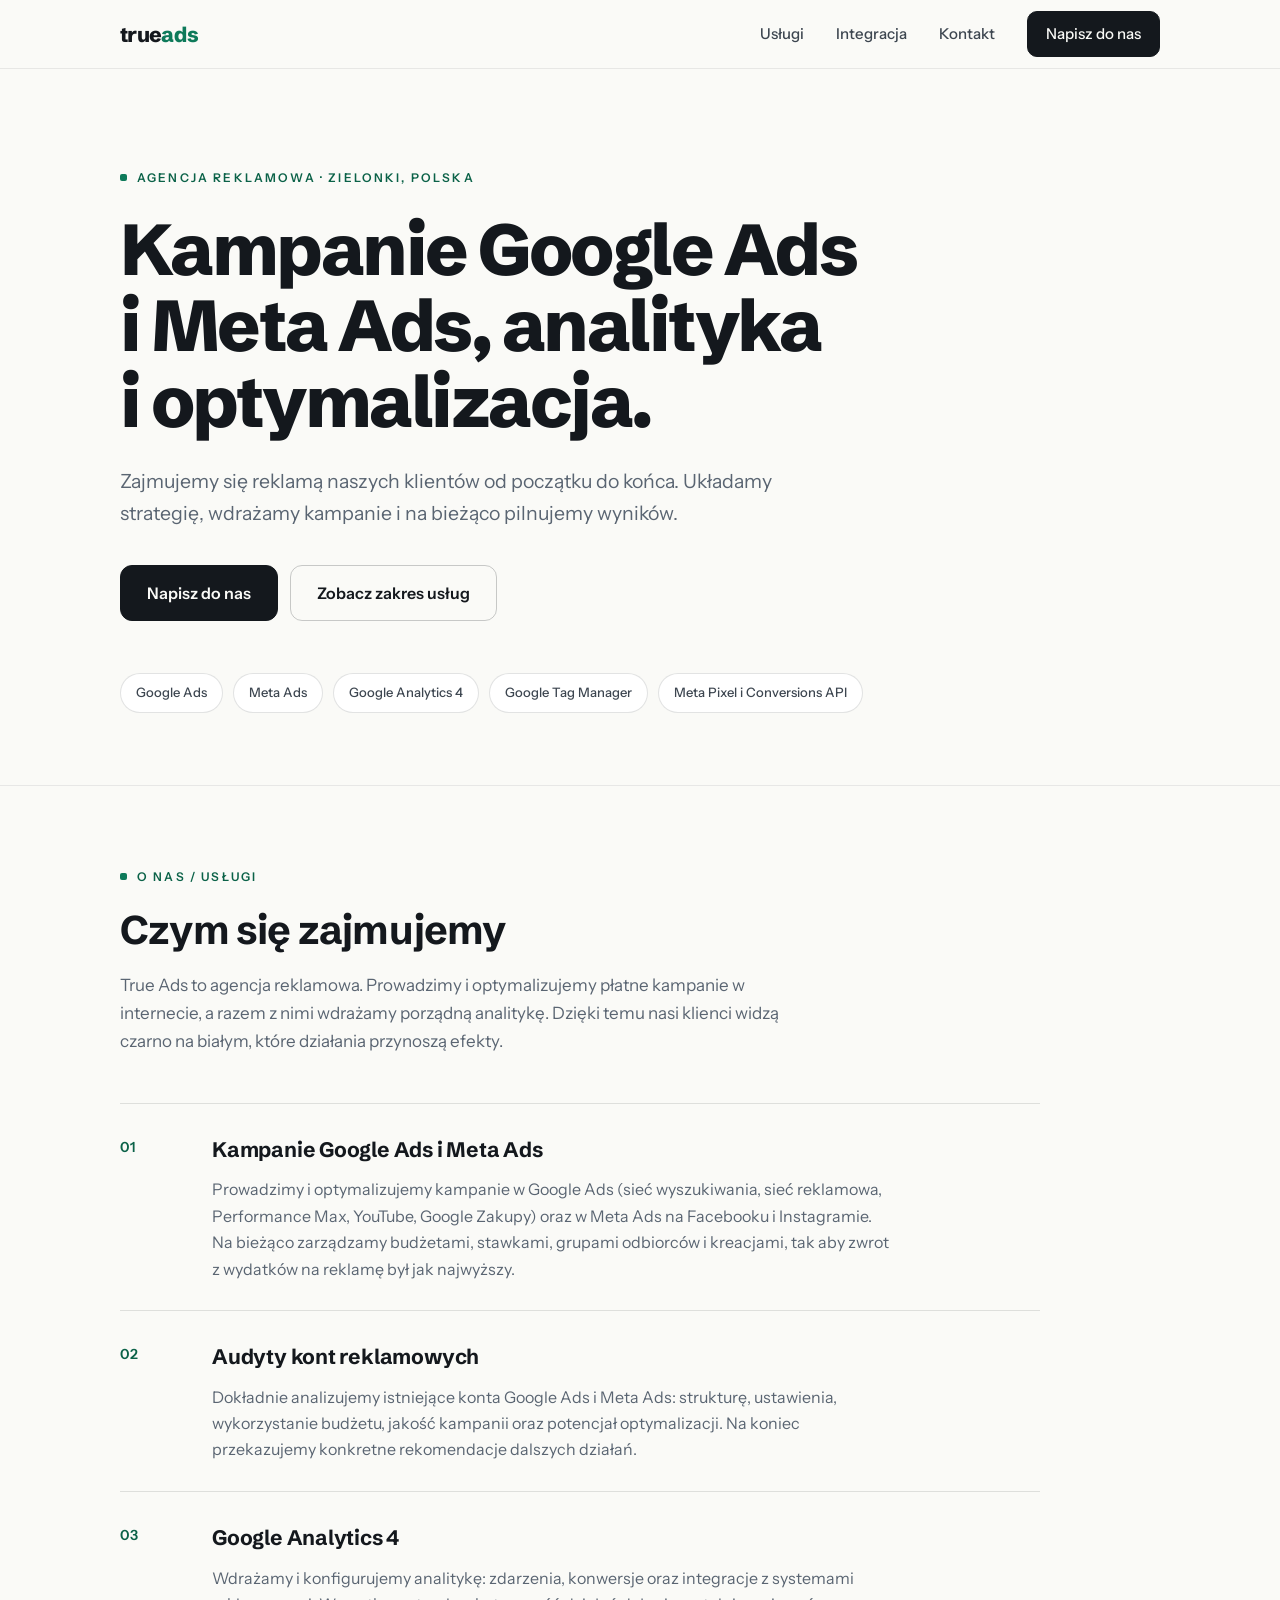
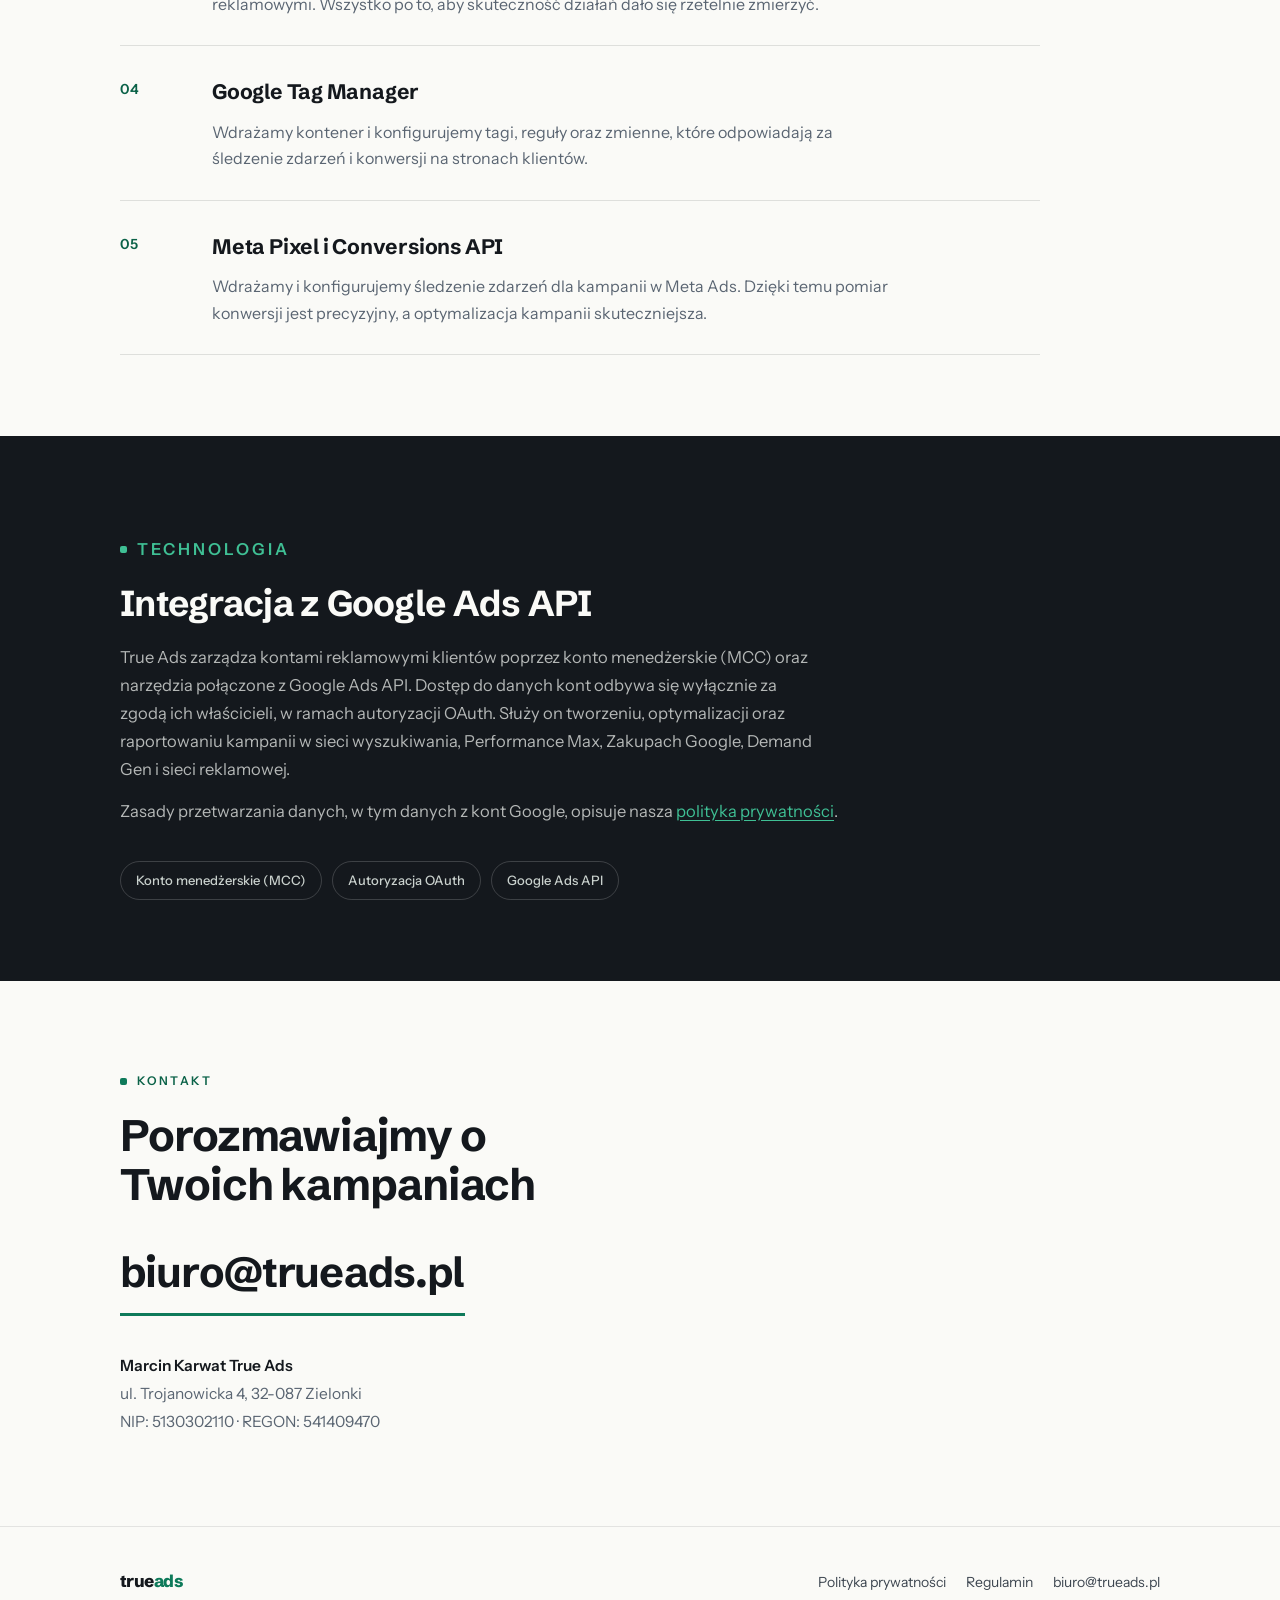
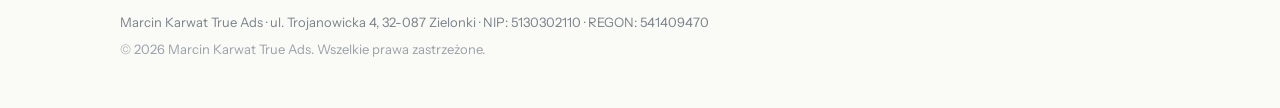
==== commit d863f4b2: "chore: version asset URLs" ====
--- a/index.html
+++ b/index.html
@@ -7,8 +7,8 @@
 <meta name="description" content="True Ads to agencja reklamowa z Zielonek. Prowadzimy kampanie Google Ads i Meta Ads, robimy audyty kont reklamowych i konfigurujemy GA4, Google Tag Managera oraz Meta Pixel z Conversions API.">
 <link rel="canonical" href="https://trueads.pl/">
 <link rel="icon" type="image/svg+xml" href="/favicon.svg">
-<link rel="stylesheet" href="/fonts.css">
-<link rel="stylesheet" href="/style.css">
+<link rel="stylesheet" href="/fonts.css?v=1">
+<link rel="stylesheet" href="/style.css?v=2">
 </head>
 <body>
 <a class="skip-link" href="#uslugi">Przejdź do treści</a>
--- a/style.css
+++ b/style.css
@@ -147,6 +147,9 @@
   text-decoration: none;
 }
 .site-nav a:hover { color: var(--green-700); }
+/* CTA w nawigacji: .site-nav a ma wyższą specyficzność niż .btn i nadpisywał kolor tekstu */
+.site-nav a.btn { color: var(--bg); }
+.site-nav a.btn:hover { color: #FFFFFF; }
 
 .btn {
   display: inline-block;
